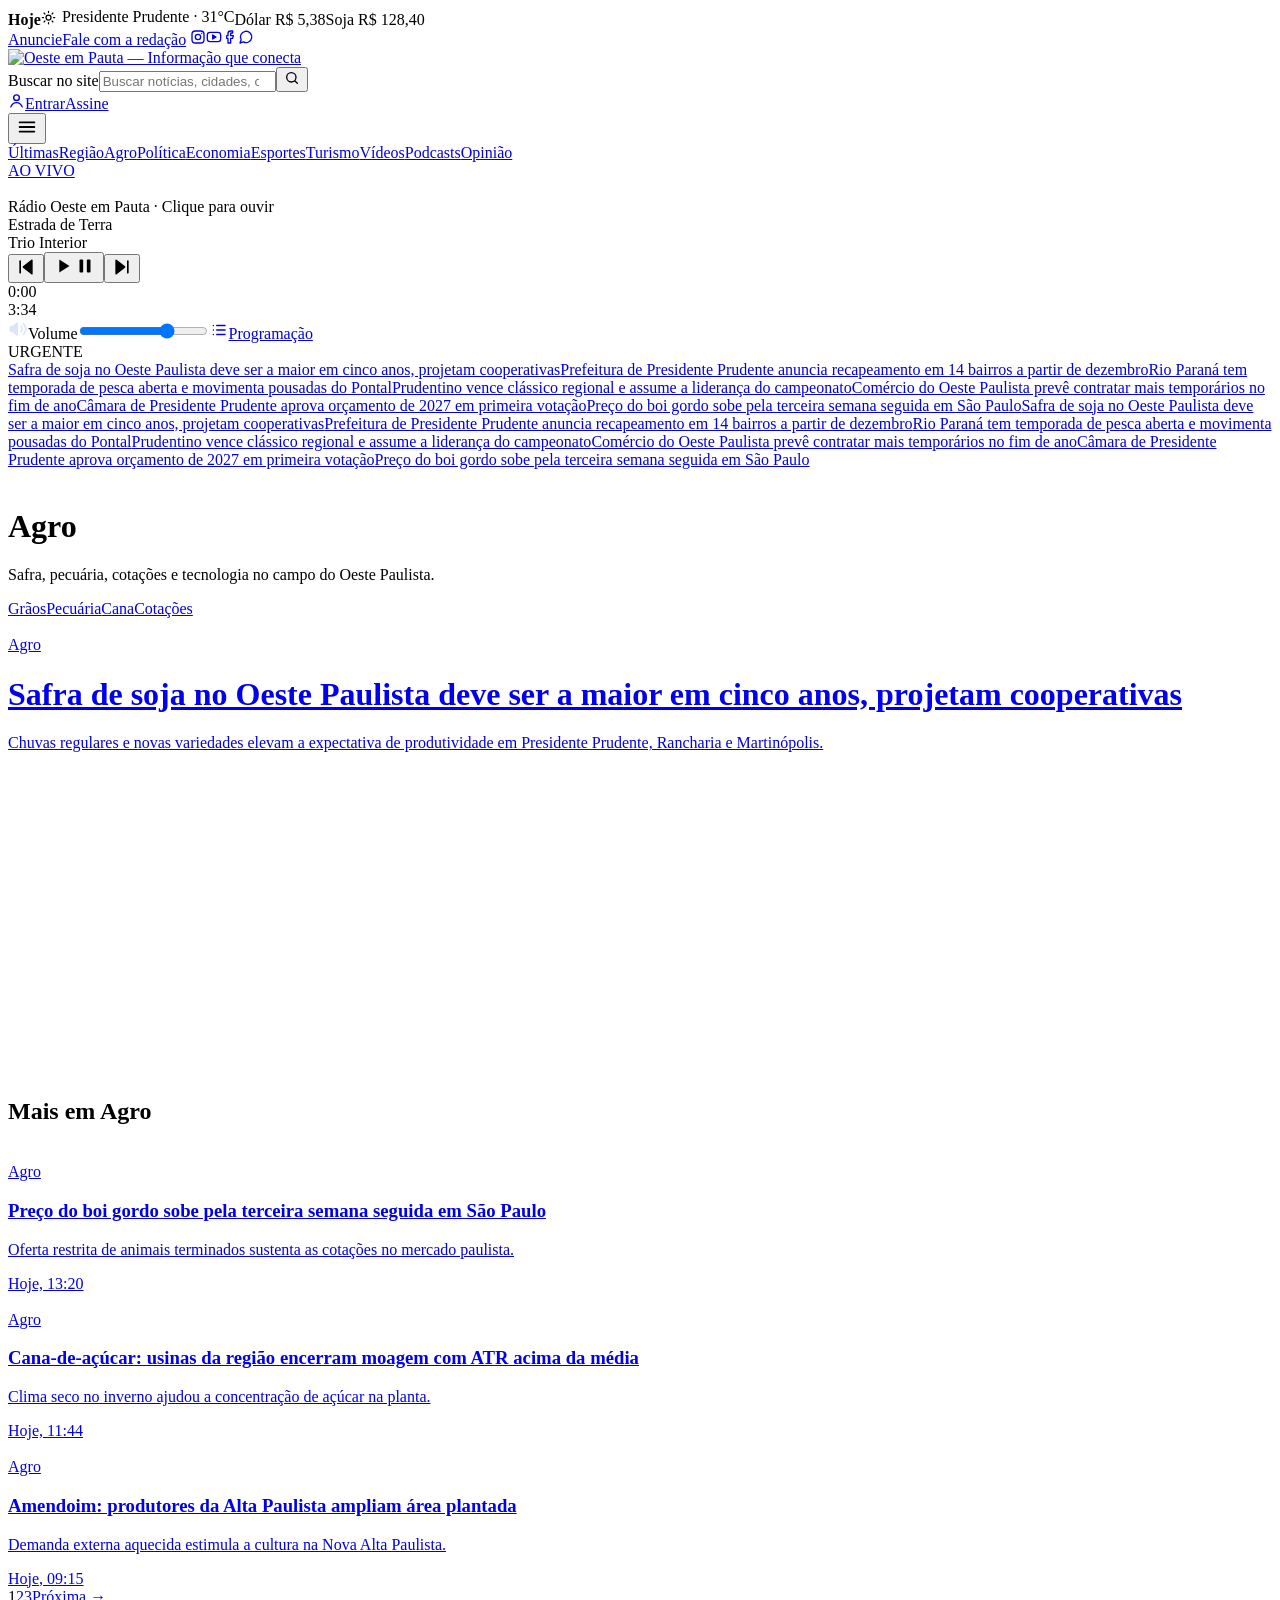
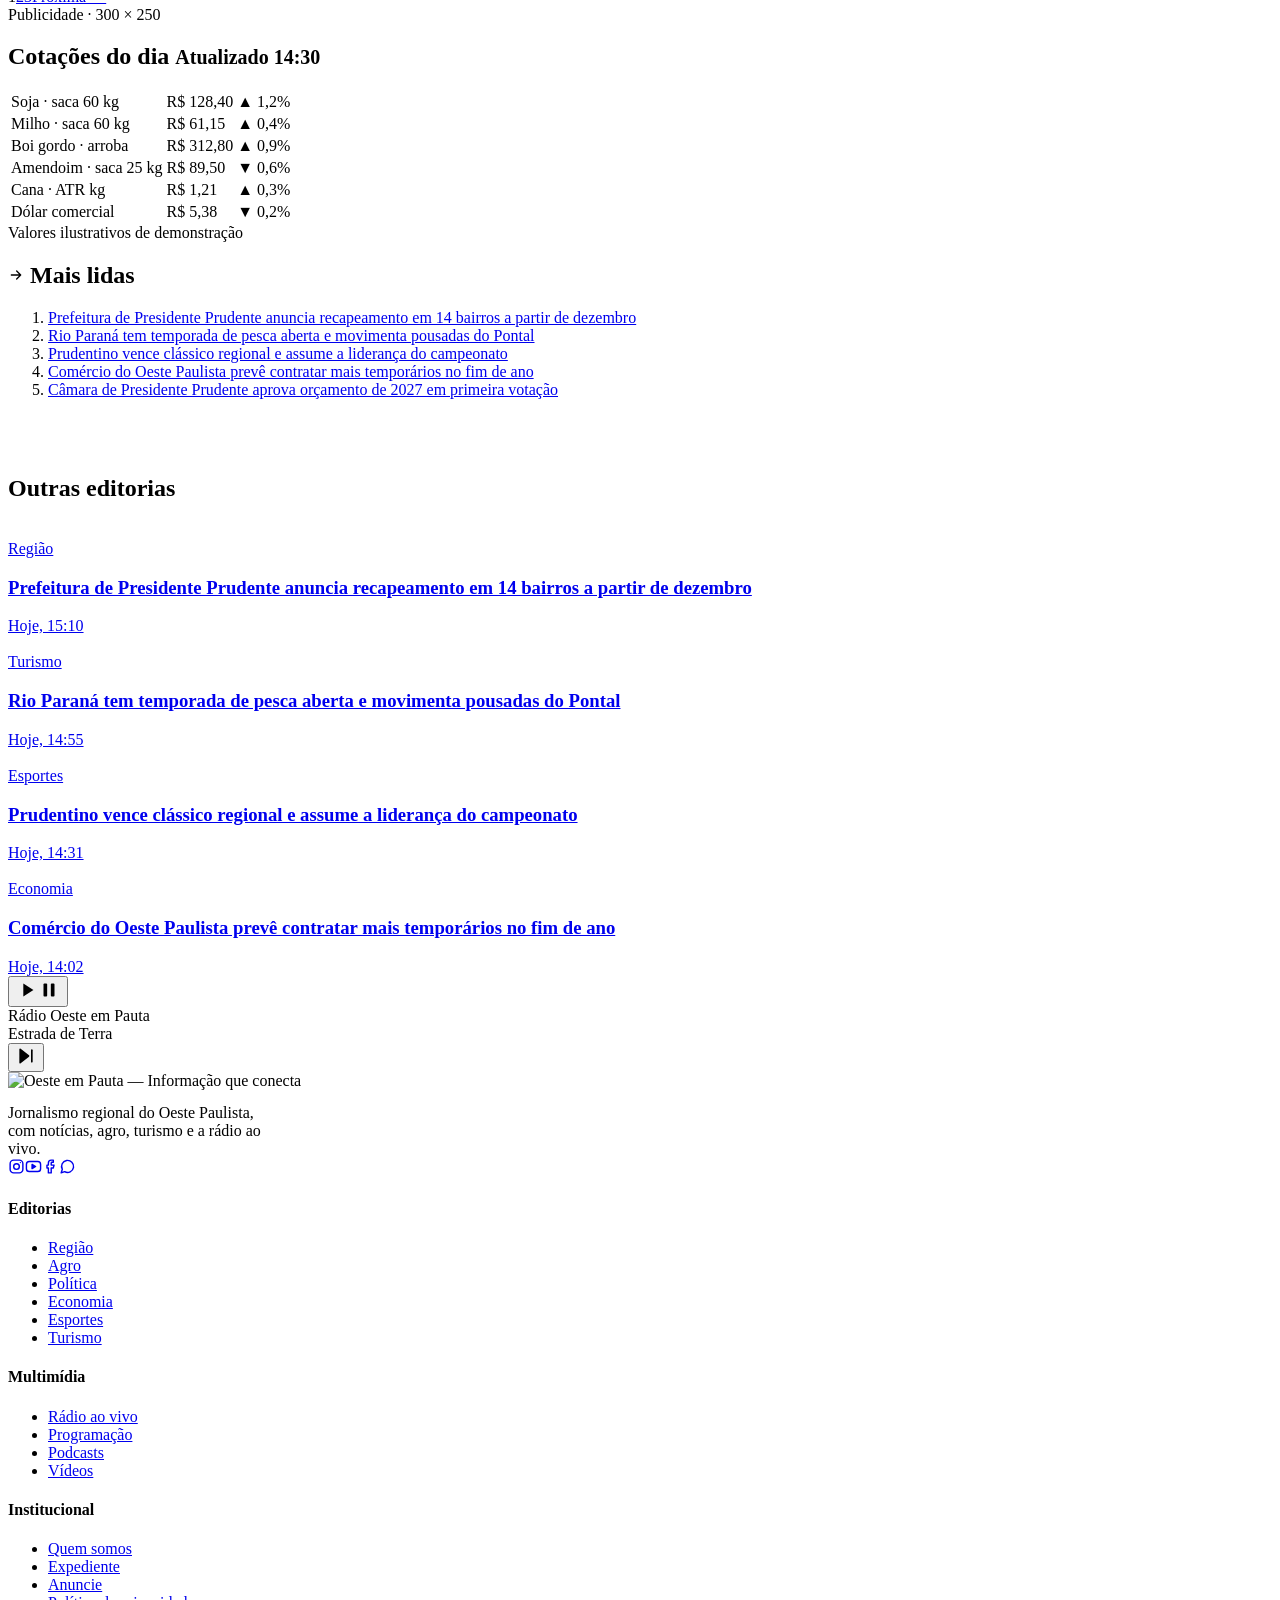
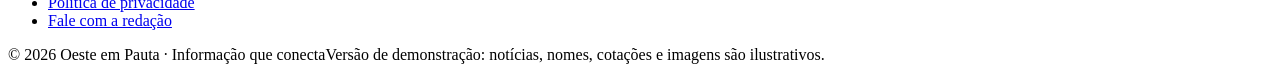
==== agro.html @ 055d4195 "Add files via upload" ====
<!doctype html>
<html lang="pt-BR">
<head>
<meta charset="utf-8">
<meta name="viewport" content="width=device-width, initial-scale=1, viewport-fit=cover">
<title>Agro — Oeste em Pauta</title>
<meta name="description" content="Safra, pecuária, cotações e tecnologia no campo do Oeste Paulista.">
<meta name="claude:viewport-fit-sides" content="cover">
<link rel="preconnect" href="https://fonts.googleapis.com">
<link rel="stylesheet" href="https://fonts.googleapis.com/css2?family=Montserrat:ital,wght@0,600;0,700;0,800;1,600&amp;family=Inter:wght@400;500;600;700&amp;family=Source+Serif+4:ital,opsz,wght@0,8..60,400;0,8..60,600;1,8..60,400;1,8..60,600&amp;display=swap">
<link rel="stylesheet" href="assets/style.css">
</head>
<body>
<header>
  <div class="util"><div class="wrap">
    <div class="util-l"><strong data-today>Hoje</strong><span style="display:inline-flex;align-items:center;gap:6px"><svg class="ico" width="15" height="15" viewBox="0 0 24 24" fill="none" stroke="currentColor" stroke-width="2" stroke-linecap="round" stroke-linejoin="round" aria-hidden="true"><circle cx="12" cy="12" r="4"/><path d="M12 2v2M12 20v2M4.9 4.9l1.4 1.4M17.7 17.7l1.4 1.4M2 12h2M20 12h2M4.9 19.1l1.4-1.4M17.7 6.3l1.4-1.4"/></svg> Presidente Prudente · 31°C</span><span>Dólar R$ 5,38</span><span>Soja R$ 128,40</span></div>
    <div class="util-r"><a href="#">Anuncie</a><a href="#">Fale com a redação</a><span class="sep"></span>
      <a class="soc" href="#" aria-label="Instagram"><svg class="ico" width="16" height="16" viewBox="0 0 24 24" fill="none" stroke="currentColor" stroke-width="2" stroke-linecap="round" stroke-linejoin="round" aria-hidden="true"><rect x="3" y="3" width="18" height="18" rx="5"/><circle cx="12" cy="12" r="4"/><path d="M17.5 6.5h.01"/></svg></a><a class="soc" href="#" aria-label="YouTube"><svg class="ico" width="16" height="16" viewBox="0 0 24 24" fill="none" stroke="currentColor" stroke-width="2" stroke-linecap="round" stroke-linejoin="round" aria-hidden="true"><rect x="2" y="5" width="20" height="14" rx="4"/><path d="M10 9l5 3-5 3V9z" fill="currentColor"/></svg></a><a class="soc" href="#" aria-label="Facebook"><svg class="ico" width="16" height="16" viewBox="0 0 24 24" fill="none" stroke="currentColor" stroke-width="2" stroke-linecap="round" stroke-linejoin="round" aria-hidden="true"><path d="M15 3h-2a4 4 0 0 0-4 4v3H7v4h2v7h4v-7h3l1-4h-4V7a1 1 0 0 1 1-1h2V3z"/></svg></a><a class="soc" href="#" aria-label="WhatsApp"><svg class="ico" width="16" height="16" viewBox="0 0 24 24" fill="none" stroke="currentColor" stroke-width="2" stroke-linecap="round" stroke-linejoin="round" aria-hidden="true"><path d="M3 21l1.7-5A8.5 8.5 0 1 1 8 19.3L3 21z"/></svg></a></div>
  </div></div>
  <div class="brand"><div class="wrap">
    <a class="logo" href="./" aria-label="Oeste em Pauta — página inicial"><img src="assets/logo.svg" alt="Oeste em Pauta — Informação que conecta" width="285" height="70"></a>
    <form class="search" role="search"><label class="sr" for="q">Buscar no site</label><input id="q" type="search" placeholder="Buscar notícias, cidades, colunistas…"><button type="submit" aria-label="Buscar"><svg class="ico" width="16" height="16" viewBox="0 0 24 24" fill="none" stroke="currentColor" stroke-width="2" stroke-linecap="round" stroke-linejoin="round" aria-hidden="true"><circle cx="11" cy="11" r="7"/><path d="M20 20l-3.5-3.5"/></svg></button></form>
    <div class="acct"><a class="btn" href="#"><svg class="ico" width="17" height="17" viewBox="0 0 24 24" fill="none" stroke="currentColor" stroke-width="2" stroke-linecap="round" stroke-linejoin="round" aria-hidden="true"><circle cx="12" cy="8" r="4"/><path d="M4 21c1.5-4 4.5-6 8-6s6.5 2 8 6"/></svg><span>Entrar</span></a><a class="btn btn-or" href="#">Assine</a></div>
  </div></div>
</header>
<nav class="nav" aria-label="Editorias"><div class="wrap">
  <button class="burger" type="button" aria-label="Abrir menu" data-menu-open><svg class="ico" width="22" height="22" viewBox="0 0 24 24" fill="none" stroke="currentColor" stroke-width="2" stroke-linecap="round" stroke-linejoin="round" aria-hidden="true"><path d="M4 7h16M4 12h16M4 17h16"/></svg></button>
  <div class="nav-scroll"><a href="index.html#ultimas">Últimas</a><a href="regiao.html">Região</a><a href="agro.html" aria-current="page">Agro</a><a href="politica.html">Política</a><a href="economia.html">Economia</a><a href="esportes.html">Esportes</a><a href="turismo.html">Turismo</a><a href="index.html#videos">Vídeos</a><a href="ao-vivo.html#podcasts">Podcasts</a><a href="index.html#opiniao">Opinião</a></div>
  <a class="livebtn" href="ao-vivo.html"><span class="dot-live"></span>AO VIVO</a>
</div></nav>
<section class="player" aria-label="Rádio Oeste em Pauta"><div class="wrap">
  <div class="pl-now">
    <div class="pl-art"><img src="assets/simbolo.svg" alt=""></div>
    <div class="pl-meta"><div class="pl-kicker"><span class="dot-live"></span>Rádio Oeste em Pauta · <span data-pl="status">Clique para ouvir</span></div><div class="pl-title" data-pl="title">Estrada de Terra</div><div class="pl-artist" data-pl="artist">Trio Interior</div></div>
    <div class="eq" aria-hidden="true"><span></span><span></span><span></span><span></span><span></span></div>
  </div>
  <div class="pl-ctl">
    <div class="pl-btns"><button class="ib" type="button" data-pl="prev" aria-label="Faixa anterior"><svg class="ico" width="20" height="20" viewBox="0 0 24 24" fill="none" stroke="currentColor" stroke-width="2" stroke-linecap="round" stroke-linejoin="round" aria-hidden="true"><path d="M19 20L9 12l10-8v16z" fill="currentColor"/><path d="M5 19V5"/></svg></button><button class="pp" type="button" data-pl="toggle" aria-label="Ouvir rádio"><svg class="i-play" width="22" height="22" viewBox="0 0 24 24" aria-hidden="true"><path d="M8 5l11 7-11 7V5z" fill="currentColor"/></svg><svg class="i-pause" width="22" height="22" viewBox="0 0 24 24" aria-hidden="true"><rect x="6" y="5" width="4" height="14" rx="1" fill="currentColor"/><rect x="14" y="5" width="4" height="14" rx="1" fill="currentColor"/></svg></button><button class="ib" type="button" data-pl="next" aria-label="Próxima faixa"><svg class="ico" width="20" height="20" viewBox="0 0 24 24" fill="none" stroke="currentColor" stroke-width="2" stroke-linecap="round" stroke-linejoin="round" aria-hidden="true"><path d="M5 4l10 8-10 8V4z" fill="currentColor"/><path d="M19 5v14"/></svg></button></div>
    <div class="pl-bar"><span data-pl="elapsed">0:00</span><div class="pl-track"><div class="pl-fill" data-pl="fill"></div></div><span data-pl="dur">3:34</span></div>
  </div>
  <div class="pl-side"><span style="display:inline-flex;color:#DCE5F7"><svg class="ico" width="20" height="20" viewBox="0 0 24 24" fill="none" stroke="currentColor" stroke-width="2" stroke-linecap="round" stroke-linejoin="round" aria-hidden="true"><path d="M11 5L6 9H3v6h3l5 4V5z" fill="currentColor"/><path d="M15.5 8.5a5 5 0 0 1 0 7M18.5 5.5a9 9 0 0 1 0 13"/></svg></span><label class="sr" for="vol">Volume</label><input id="vol" class="vol" type="range" min="0" max="100" value="70" data-pl="vol"><span class="sep"></span><a href="ao-vivo.html#programacao"><svg class="ico" width="18" height="18" viewBox="0 0 24 24" fill="none" stroke="currentColor" stroke-width="2" stroke-linecap="round" stroke-linejoin="round" aria-hidden="true"><path d="M9 6h11M9 12h11M9 18h11M4.5 6h.01M4.5 12h.01M4.5 18h.01"/></svg>Programação</a></div>
</div></section>
<div class="ticker"><div class="wrap"><span class="tag-urg">URGENTE</span><div class="tkw"><div class="tk"><a href="noticia.html">Safra de soja no Oeste Paulista deve ser a maior em cinco anos, projetam cooperativas</a><a href="noticia.html">Prefeitura de Presidente Prudente anuncia recapeamento em 14 bairros a partir de dezembro</a><a href="noticia.html">Rio Paraná tem temporada de pesca aberta e movimenta pousadas do Pontal</a><a href="noticia.html">Prudentino vence clássico regional e assume a liderança do campeonato</a><a href="noticia.html">Comércio do Oeste Paulista prevê contratar mais temporários no fim de ano</a><a href="noticia.html">Câmara de Presidente Prudente aprova orçamento de 2027 em primeira votação</a><a href="noticia.html">Preço do boi gordo sobe pela terceira semana seguida em São Paulo</a><a href="noticia.html">Safra de soja no Oeste Paulista deve ser a maior em cinco anos, projetam cooperativas</a><a href="noticia.html">Prefeitura de Presidente Prudente anuncia recapeamento em 14 bairros a partir de dezembro</a><a href="noticia.html">Rio Paraná tem temporada de pesca aberta e movimenta pousadas do Pontal</a><a href="noticia.html">Prudentino vence clássico regional e assume a liderança do campeonato</a><a href="noticia.html">Comércio do Oeste Paulista prevê contratar mais temporários no fim de ano</a><a href="noticia.html">Câmara de Presidente Prudente aprova orçamento de 2027 em primeira votação</a><a href="noticia.html">Preço do boi gordo sobe pela terceira semana seguida em São Paulo</a></div></div></div></div>
<div class="drawer" id="drawer" hidden><div class="drawer-bg" data-menu-close></div><div class="drawer-panel" role="dialog" aria-label="Menu"><button class="drawer-close" type="button" aria-label="Fechar menu" data-menu-close><svg class="ico" width="18" height="18" viewBox="0 0 24 24" fill="none" stroke="currentColor" stroke-width="2" stroke-linecap="round" stroke-linejoin="round" aria-hidden="true"><path d="M6 6l12 12M18 6L6 18"/></svg></button><img src="assets/logo-negativo.svg" alt="Oeste em Pauta" style="width:220px;margin:4px 0 14px"><a href="index.html#ultimas">Últimas</a><a href="regiao.html">Região</a><a href="agro.html">Agro</a><a href="politica.html">Política</a><a href="economia.html">Economia</a><a href="esportes.html">Esportes</a><a href="turismo.html">Turismo</a><a href="index.html#videos">Vídeos</a><a href="ao-vivo.html#podcasts">Podcasts</a><a href="index.html#opiniao">Opinião</a><a href="ao-vivo.html">Rádio ao vivo</a><a href="#">Anuncie</a><a href="#">Fale com a redação</a></div></div>
<div class="ed-head k-agro"><div class="wrap"><nav class="crumbs" aria-label="Você está em" style="color:rgba(255,255,255,.8)"><a href="./" style="color:#fff">Início</a><span>›</span><span>Agro</span></nav><h1>Agro</h1><p>Safra, pecuária, cotações e tecnologia no campo do Oeste Paulista.</p><div class="ed-sub"><a href="#">Grãos</a><a href="#">Pecuária</a><a href="#">Cana</a><a href="#">Cotações</a></div></div></div>
<main><div class="wrap" style="display:flex;flex-direction:column;gap:40px">
<a class="lead" href="noticia.html" style="min-height:420px"><img src="img/safra.jpg" alt=""><div class="lead-body"><span class="kick" style="background:var(--c-agro)">Agro</span><h1>Safra de soja no Oeste Paulista deve ser a maior em cinco anos, projetam cooperativas</h1><p>Chuvas regulares e novas variedades elevam a expectativa de produtividade em Presidente Prudente, Rancharia e Martinópolis.</p></div></a>
<div class="art"><div style="min-width:0"><div class="sec-h k-agro"><h2>Mais em Agro</h2></div><div class="ed-list"><a class="ed-item" href="noticia.html"><div class="thumb"><img src="img/lavoura.jpg" alt=""></div><div><span class="kick k-agro">Agro</span><h3>Preço do boi gordo sobe pela terceira semana seguida em São Paulo</h3><p>Oferta restrita de animais terminados sustenta as cotações no mercado paulista.</p><span class="meta">Hoje, 13:20</span></div></a><a class="ed-item" href="noticia.html"><div class="thumb"><img src="img/estrada2.jpg" alt=""></div><div><span class="kick k-agro">Agro</span><h3>Cana-de-açúcar: usinas da região encerram moagem com ATR acima da média</h3><p>Clima seco no inverno ajudou a concentração de açúcar na planta.</p><span class="meta">Hoje, 11:44</span></div></a><a class="ed-item" href="noticia.html"><div class="thumb"><img src="img/lavoura.jpg" alt=""></div><div><span class="kick k-agro">Agro</span><h3>Amendoim: produtores da Alta Paulista ampliam área plantada</h3><p>Demanda externa aquecida estimula a cultura na Nova Alta Paulista.</p><span class="meta">Hoje, 09:15</span></div></a></div><div class="pager"><span>1</span><a href="#">2</a><a href="#">3</a><a href="#">Próxima →</a></div></div><aside class="side"><div class="ad ad-box">Publicidade · 300 × 250</div><aside class="quotes" aria-label="Cotações">
  <h2>Cotações do dia <small>Atualizado 14:30</small></h2>
  <table class="qt"><tbody>
    <tr><td>Soja · saca 60 kg</td><td>R$ 128,40</td><td><span class="up">▲ 1,2%</span></td></tr>
    <tr><td>Milho · saca 60 kg</td><td>R$ 61,15</td><td><span class="up">▲ 0,4%</span></td></tr>
    <tr><td>Boi gordo · arroba</td><td>R$ 312,80</td><td><span class="up">▲ 0,9%</span></td></tr>
    <tr><td>Amendoim · saca 25 kg</td><td>R$ 89,50</td><td><span class="down">▼ 0,6%</span></td></tr>
    <tr><td>Cana · ATR kg</td><td>R$ 1,21</td><td><span class="up">▲ 0,3%</span></td></tr>
    <tr><td>Dólar comercial</td><td>R$ 5,38</td><td><span class="down">▼ 0,2%</span></td></tr>
  </tbody></table>
  <span class="src">Valores ilustrativos de demonstração</span>
</aside><div class="mostread" style="grid-column:auto;grid-row:auto"><h2><svg class="ico" width="16" height="16" viewBox="0 0 24 24" fill="none" stroke="currentColor" stroke-width="2" stroke-linecap="round" stroke-linejoin="round" aria-hidden="true"><path d="M5 12h14M13 6l6 6-6 6"/></svg> Mais lidas</h2><ol><li><a href="noticia.html">Prefeitura de Presidente Prudente anuncia recapeamento em 14 bairros a partir de dezembro</a></li><li><a href="noticia.html">Rio Paraná tem temporada de pesca aberta e movimenta pousadas do Pontal</a></li><li><a href="noticia.html">Prudentino vence clássico regional e assume a liderança do campeonato</a></li><li><a href="noticia.html">Comércio do Oeste Paulista prevê contratar mais temporários no fim de ano</a></li><li><a href="noticia.html">Câmara de Presidente Prudente aprova orçamento de 2027 em primeira votação</a></li></ol></div></aside></div>
<section><div class="sec-h"><h2>Outras editorias</h2></div><div class="grid4"><a class="card" href="noticia.html"><div class="thumb"><img src="img/cidade.jpg" alt=""></div><span class="kick k-regiao">Região</span><h3>Prefeitura de Presidente Prudente anuncia recapeamento em 14 bairros a partir de dezembro</h3><span class="meta">Hoje, 15:10</span></a><a class="card" href="noticia.html"><div class="thumb"><img src="img/rio.jpg" alt=""></div><span class="kick k-turismo">Turismo</span><h3>Rio Paraná tem temporada de pesca aberta e movimenta pousadas do Pontal</h3><span class="meta">Hoje, 14:55</span></a><a class="card" href="noticia.html"><div class="thumb"><img src="img/estadio.jpg" alt=""></div><span class="kick k-esportes">Esportes</span><h3>Prudentino vence clássico regional e assume a liderança do campeonato</h3><span class="meta">Hoje, 14:31</span></a><a class="card" href="noticia.html"><div class="thumb"><img src="img/cidade2.jpg" alt=""></div><span class="kick k-economia">Economia</span><h3>Comércio do Oeste Paulista prevê contratar mais temporários no fim de ano</h3><span class="meta">Hoje, 14:02</span></a></div></section>
</div></main>
<div class="mini" aria-label="Rádio (mini player)"><div class="wrap">
  <button class="pp" type="button" data-pl="toggle" aria-label="Ouvir rádio"><svg class="i-play" width="22" height="22" viewBox="0 0 24 24" aria-hidden="true"><path d="M8 5l11 7-11 7V5z" fill="currentColor"/></svg><svg class="i-pause" width="22" height="22" viewBox="0 0 24 24" aria-hidden="true"><rect x="6" y="5" width="4" height="14" rx="1" fill="currentColor"/><rect x="14" y="5" width="4" height="14" rx="1" fill="currentColor"/></svg></button>
  <div class="pl-meta"><div class="pl-kicker"><span class="dot-live"></span>Rádio Oeste em Pauta</div><div class="pl-title" data-pl="title">Estrada de Terra</div></div>
  <div class="eq" aria-hidden="true"><span></span><span></span><span></span><span></span><span></span></div>
  <button class="ib" type="button" data-pl="next" aria-label="Próxima faixa"><svg class="ico" width="20" height="20" viewBox="0 0 24 24" fill="none" stroke="currentColor" stroke-width="2" stroke-linecap="round" stroke-linejoin="round" aria-hidden="true"><path d="M5 4l10 8-10 8V4z" fill="currentColor"/><path d="M19 5v14"/></svg></button>
</div></div>
<footer><div class="wrap top">
  <div><img src="assets/logo-negativo.svg" alt="Oeste em Pauta — Informação que conecta" width="293" height="72"><p style="max-width:34ch;margin:14px 0 0">Jornalismo regional do Oeste Paulista, com notícias, agro, turismo e a rádio ao vivo.</p>
    <div class="socs"><a href="#" aria-label="Instagram"><svg class="ico" width="17" height="17" viewBox="0 0 24 24" fill="none" stroke="currentColor" stroke-width="2" stroke-linecap="round" stroke-linejoin="round" aria-hidden="true"><rect x="3" y="3" width="18" height="18" rx="5"/><circle cx="12" cy="12" r="4"/><path d="M17.5 6.5h.01"/></svg></a><a href="#" aria-label="YouTube"><svg class="ico" width="17" height="17" viewBox="0 0 24 24" fill="none" stroke="currentColor" stroke-width="2" stroke-linecap="round" stroke-linejoin="round" aria-hidden="true"><rect x="2" y="5" width="20" height="14" rx="4"/><path d="M10 9l5 3-5 3V9z" fill="currentColor"/></svg></a><a href="#" aria-label="Facebook"><svg class="ico" width="17" height="17" viewBox="0 0 24 24" fill="none" stroke="currentColor" stroke-width="2" stroke-linecap="round" stroke-linejoin="round" aria-hidden="true"><path d="M15 3h-2a4 4 0 0 0-4 4v3H7v4h2v7h4v-7h3l1-4h-4V7a1 1 0 0 1 1-1h2V3z"/></svg></a><a href="#" aria-label="WhatsApp"><svg class="ico" width="17" height="17" viewBox="0 0 24 24" fill="none" stroke="currentColor" stroke-width="2" stroke-linecap="round" stroke-linejoin="round" aria-hidden="true"><path d="M3 21l1.7-5A8.5 8.5 0 1 1 8 19.3L3 21z"/></svg></a></div></div>
  <div><h4>Editorias</h4><ul><li><a href="regiao.html">Região</a></li><li><a href="agro.html">Agro</a></li><li><a href="politica.html">Política</a></li><li><a href="economia.html">Economia</a></li><li><a href="esportes.html">Esportes</a></li><li><a href="turismo.html">Turismo</a></li></ul></div>
  <div><h4>Multimídia</h4><ul><li><a href="ao-vivo.html">Rádio ao vivo</a></li><li><a href="ao-vivo.html#programacao">Programação</a></li><li><a href="ao-vivo.html#podcasts">Podcasts</a></li><li><a href="./#videos">Vídeos</a></li></ul></div>
  <div><h4>Institucional</h4><ul><li><a href="#">Quem somos</a></li><li><a href="#">Expediente</a></li><li><a href="#">Anuncie</a></li><li><a href="#">Política de privacidade</a></li><li><a href="#">Fale com a redação</a></li></ul></div>
</div>
<div class="bottom"><div class="wrap"><span>© 2026 Oeste em Pauta · Informação que conecta</span><span>Versão de demonstração: notícias, nomes, cotações e imagens são ilustrativos.</span></div></div></footer>
<script src="assets/app.js"></script>
</body>
</html>
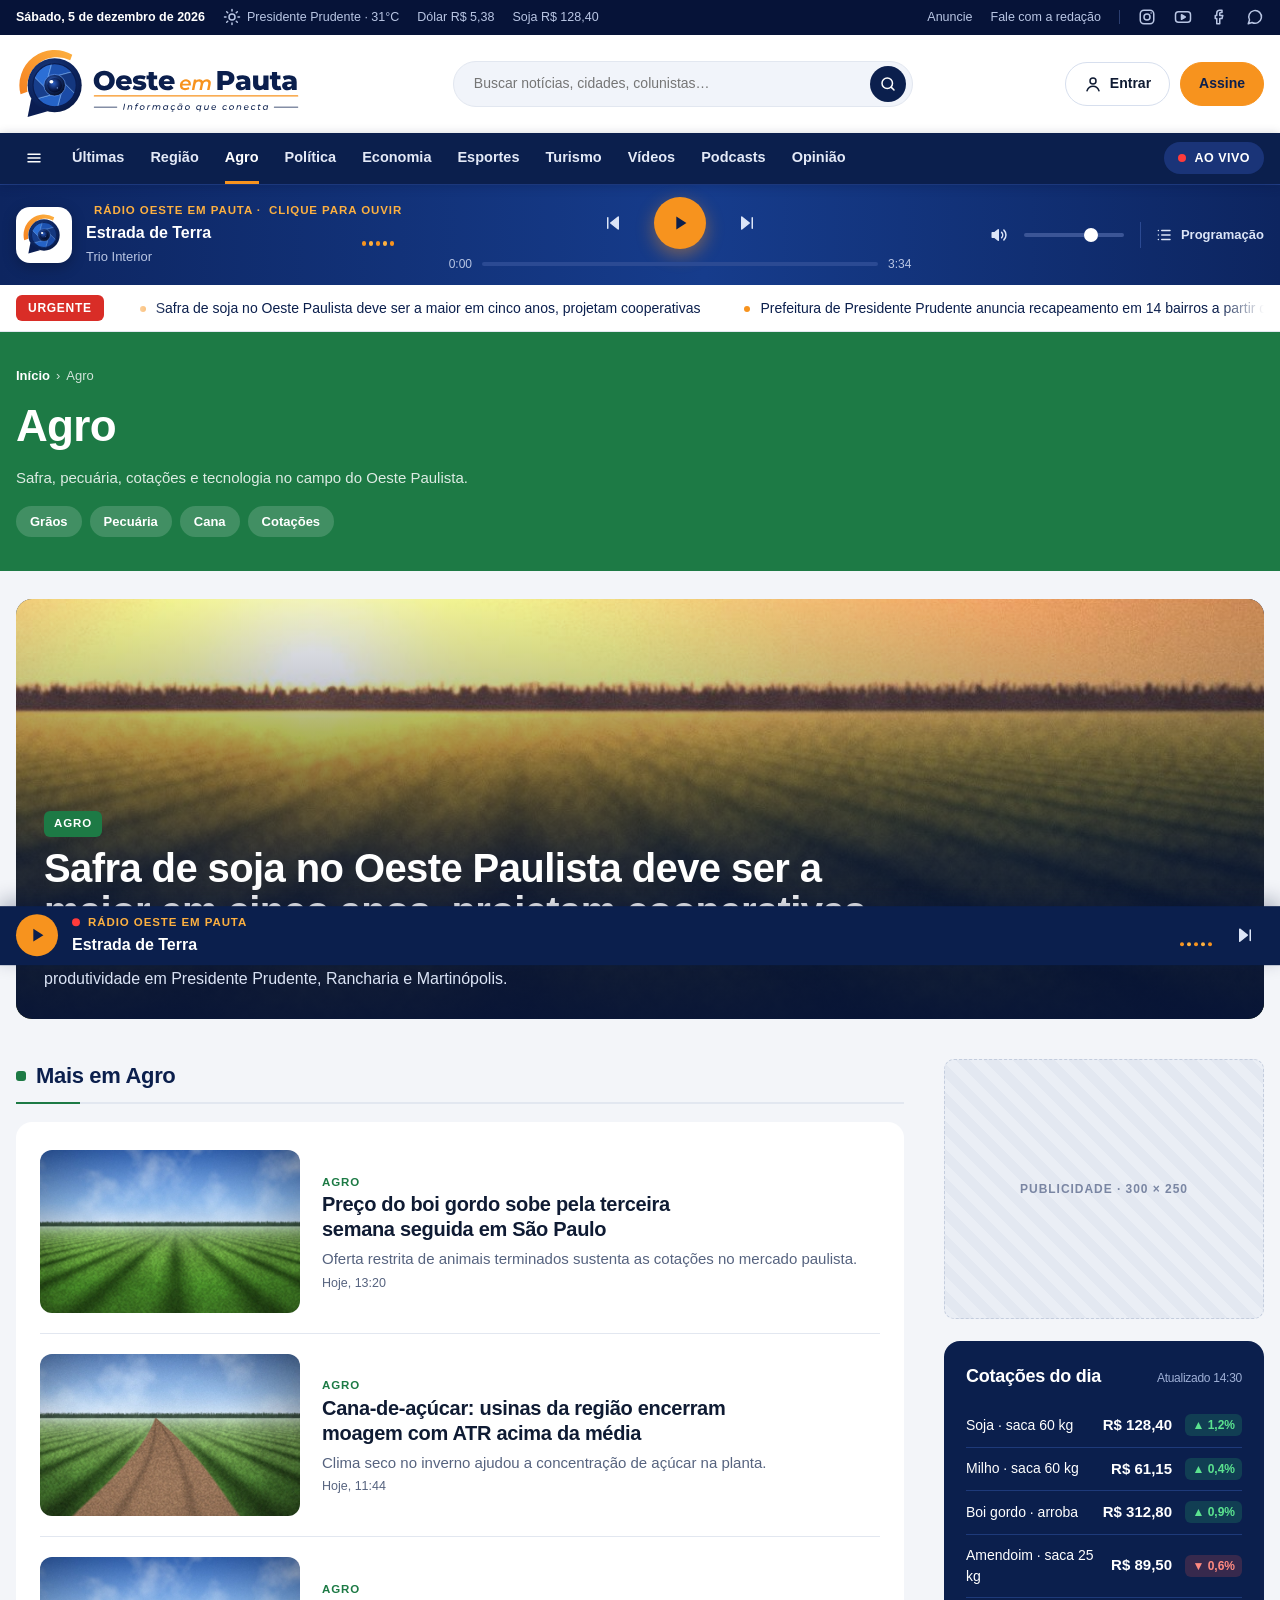
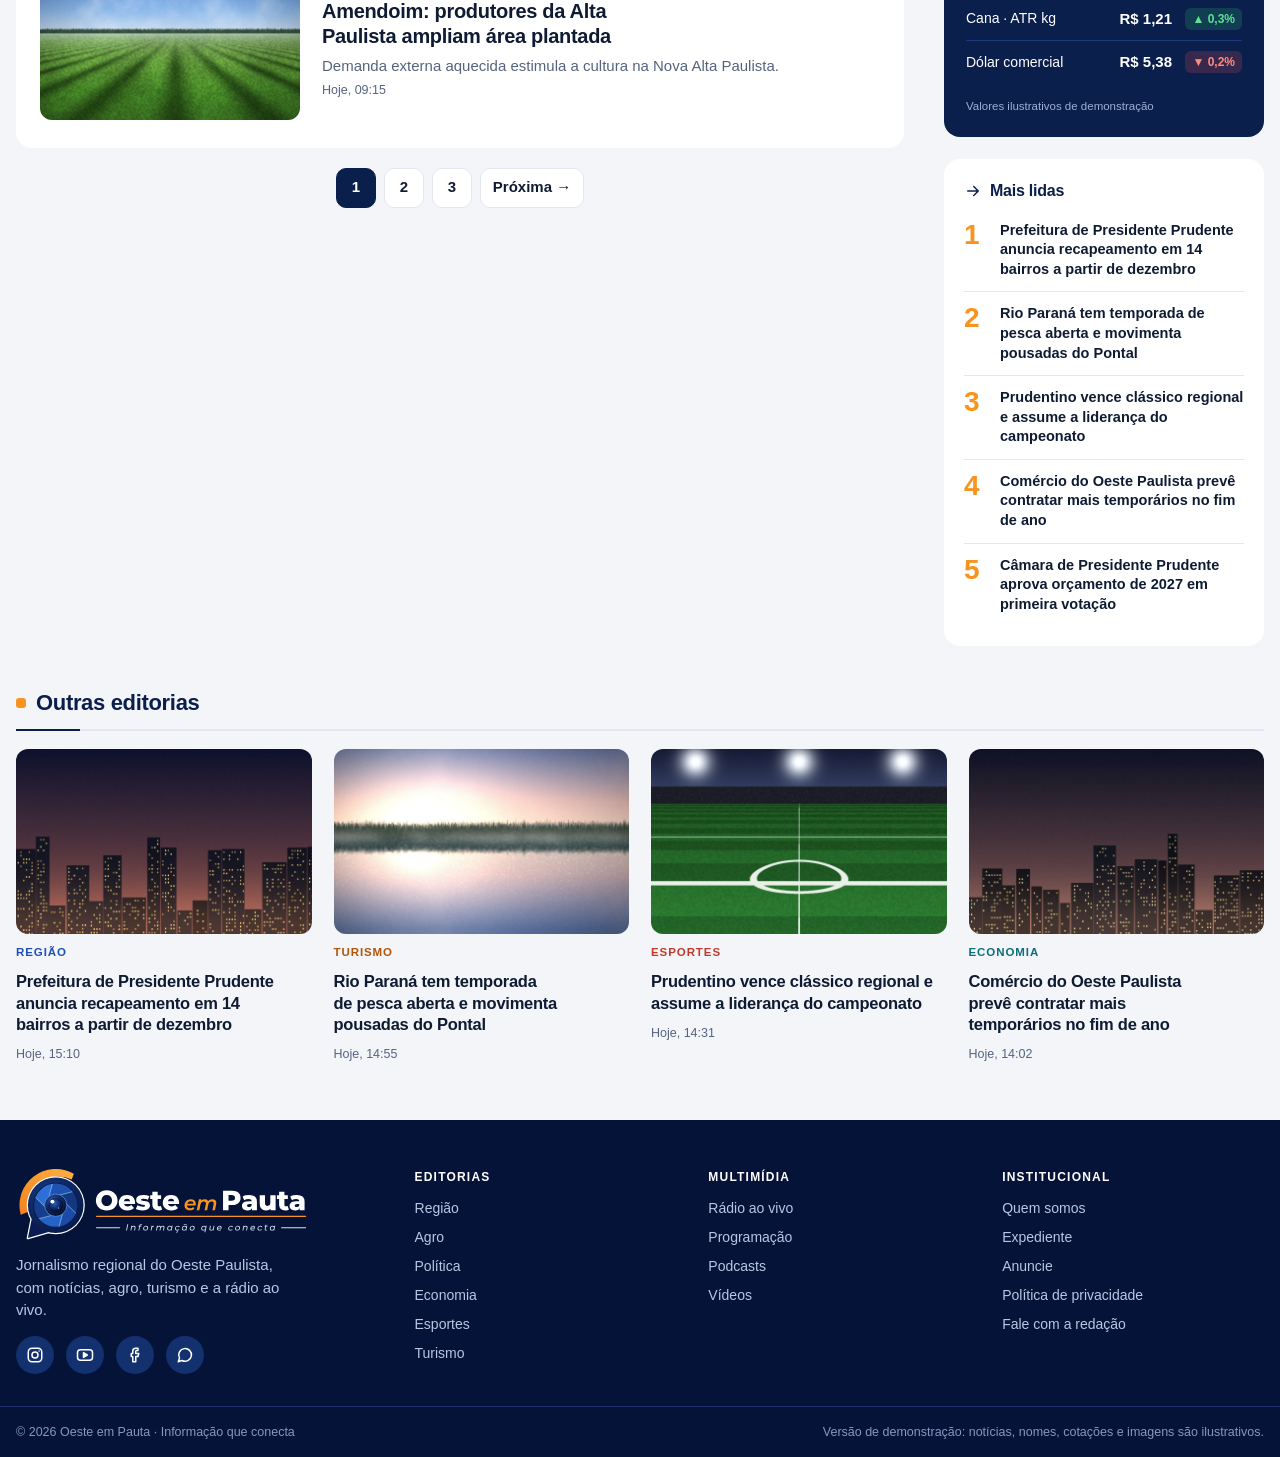
==== commit 58b5cb8b: "Add files via upload" ====
--- a/agro.html
+++ b/agro.html
@@ -8,7 +8,7 @@
 <meta name="claude:viewport-fit-sides" content="cover">
 <link rel="preconnect" href="https://fonts.googleapis.com">
 <link rel="stylesheet" href="https://fonts.googleapis.com/css2?family=Montserrat:ital,wght@0,600;0,700;0,800;1,600&amp;family=Inter:wght@400;500;600;700&amp;family=Source+Serif+4:ital,opsz,wght@0,8..60,400;0,8..60,600;1,8..60,400;1,8..60,600&amp;display=swap">
-<link rel="stylesheet" href="assets/style.css">
+<link rel="stylesheet" href="style.css">
 </head>
 <body>
 <header>
@@ -18,7 +18,7 @@
       <a class="soc" href="#" aria-label="Instagram"><svg class="ico" width="16" height="16" viewBox="0 0 24 24" fill="none" stroke="currentColor" stroke-width="2" stroke-linecap="round" stroke-linejoin="round" aria-hidden="true"><rect x="3" y="3" width="18" height="18" rx="5"/><circle cx="12" cy="12" r="4"/><path d="M17.5 6.5h.01"/></svg></a><a class="soc" href="#" aria-label="YouTube"><svg class="ico" width="16" height="16" viewBox="0 0 24 24" fill="none" stroke="currentColor" stroke-width="2" stroke-linecap="round" stroke-linejoin="round" aria-hidden="true"><rect x="2" y="5" width="20" height="14" rx="4"/><path d="M10 9l5 3-5 3V9z" fill="currentColor"/></svg></a><a class="soc" href="#" aria-label="Facebook"><svg class="ico" width="16" height="16" viewBox="0 0 24 24" fill="none" stroke="currentColor" stroke-width="2" stroke-linecap="round" stroke-linejoin="round" aria-hidden="true"><path d="M15 3h-2a4 4 0 0 0-4 4v3H7v4h2v7h4v-7h3l1-4h-4V7a1 1 0 0 1 1-1h2V3z"/></svg></a><a class="soc" href="#" aria-label="WhatsApp"><svg class="ico" width="16" height="16" viewBox="0 0 24 24" fill="none" stroke="currentColor" stroke-width="2" stroke-linecap="round" stroke-linejoin="round" aria-hidden="true"><path d="M3 21l1.7-5A8.5 8.5 0 1 1 8 19.3L3 21z"/></svg></a></div>
   </div></div>
   <div class="brand"><div class="wrap">
-    <a class="logo" href="./" aria-label="Oeste em Pauta — página inicial"><img src="assets/logo.svg" alt="Oeste em Pauta — Informação que conecta" width="285" height="70"></a>
+    <a class="logo" href="./" aria-label="Oeste em Pauta — página inicial"><img src="logo.svg" alt="Oeste em Pauta — Informação que conecta" width="285" height="70"></a>
     <form class="search" role="search"><label class="sr" for="q">Buscar no site</label><input id="q" type="search" placeholder="Buscar notícias, cidades, colunistas…"><button type="submit" aria-label="Buscar"><svg class="ico" width="16" height="16" viewBox="0 0 24 24" fill="none" stroke="currentColor" stroke-width="2" stroke-linecap="round" stroke-linejoin="round" aria-hidden="true"><circle cx="11" cy="11" r="7"/><path d="M20 20l-3.5-3.5"/></svg></button></form>
     <div class="acct"><a class="btn" href="#"><svg class="ico" width="17" height="17" viewBox="0 0 24 24" fill="none" stroke="currentColor" stroke-width="2" stroke-linecap="round" stroke-linejoin="round" aria-hidden="true"><circle cx="12" cy="8" r="4"/><path d="M4 21c1.5-4 4.5-6 8-6s6.5 2 8 6"/></svg><span>Entrar</span></a><a class="btn btn-or" href="#">Assine</a></div>
   </div></div>
@@ -30,7 +30,7 @@
 </div></nav>
 <section class="player" aria-label="Rádio Oeste em Pauta"><div class="wrap">
   <div class="pl-now">
-    <div class="pl-art"><img src="assets/simbolo.svg" alt=""></div>
+    <div class="pl-art"><img src="simbolo.svg" alt=""></div>
     <div class="pl-meta"><div class="pl-kicker"><span class="dot-live"></span>Rádio Oeste em Pauta · <span data-pl="status">Clique para ouvir</span></div><div class="pl-title" data-pl="title">Estrada de Terra</div><div class="pl-artist" data-pl="artist">Trio Interior</div></div>
     <div class="eq" aria-hidden="true"><span></span><span></span><span></span><span></span><span></span></div>
   </div>
@@ -41,11 +41,11 @@
   <div class="pl-side"><span style="display:inline-flex;color:#DCE5F7"><svg class="ico" width="20" height="20" viewBox="0 0 24 24" fill="none" stroke="currentColor" stroke-width="2" stroke-linecap="round" stroke-linejoin="round" aria-hidden="true"><path d="M11 5L6 9H3v6h3l5 4V5z" fill="currentColor"/><path d="M15.5 8.5a5 5 0 0 1 0 7M18.5 5.5a9 9 0 0 1 0 13"/></svg></span><label class="sr" for="vol">Volume</label><input id="vol" class="vol" type="range" min="0" max="100" value="70" data-pl="vol"><span class="sep"></span><a href="ao-vivo.html#programacao"><svg class="ico" width="18" height="18" viewBox="0 0 24 24" fill="none" stroke="currentColor" stroke-width="2" stroke-linecap="round" stroke-linejoin="round" aria-hidden="true"><path d="M9 6h11M9 12h11M9 18h11M4.5 6h.01M4.5 12h.01M4.5 18h.01"/></svg>Programação</a></div>
 </div></section>
 <div class="ticker"><div class="wrap"><span class="tag-urg">URGENTE</span><div class="tkw"><div class="tk"><a href="noticia.html">Safra de soja no Oeste Paulista deve ser a maior em cinco anos, projetam cooperativas</a><a href="noticia.html">Prefeitura de Presidente Prudente anuncia recapeamento em 14 bairros a partir de dezembro</a><a href="noticia.html">Rio Paraná tem temporada de pesca aberta e movimenta pousadas do Pontal</a><a href="noticia.html">Prudentino vence clássico regional e assume a liderança do campeonato</a><a href="noticia.html">Comércio do Oeste Paulista prevê contratar mais temporários no fim de ano</a><a href="noticia.html">Câmara de Presidente Prudente aprova orçamento de 2027 em primeira votação</a><a href="noticia.html">Preço do boi gordo sobe pela terceira semana seguida em São Paulo</a><a href="noticia.html">Safra de soja no Oeste Paulista deve ser a maior em cinco anos, projetam cooperativas</a><a href="noticia.html">Prefeitura de Presidente Prudente anuncia recapeamento em 14 bairros a partir de dezembro</a><a href="noticia.html">Rio Paraná tem temporada de pesca aberta e movimenta pousadas do Pontal</a><a href="noticia.html">Prudentino vence clássico regional e assume a liderança do campeonato</a><a href="noticia.html">Comércio do Oeste Paulista prevê contratar mais temporários no fim de ano</a><a href="noticia.html">Câmara de Presidente Prudente aprova orçamento de 2027 em primeira votação</a><a href="noticia.html">Preço do boi gordo sobe pela terceira semana seguida em São Paulo</a></div></div></div></div>
-<div class="drawer" id="drawer" hidden><div class="drawer-bg" data-menu-close></div><div class="drawer-panel" role="dialog" aria-label="Menu"><button class="drawer-close" type="button" aria-label="Fechar menu" data-menu-close><svg class="ico" width="18" height="18" viewBox="0 0 24 24" fill="none" stroke="currentColor" stroke-width="2" stroke-linecap="round" stroke-linejoin="round" aria-hidden="true"><path d="M6 6l12 12M18 6L6 18"/></svg></button><img src="assets/logo-negativo.svg" alt="Oeste em Pauta" style="width:220px;margin:4px 0 14px"><a href="index.html#ultimas">Últimas</a><a href="regiao.html">Região</a><a href="agro.html">Agro</a><a href="politica.html">Política</a><a href="economia.html">Economia</a><a href="esportes.html">Esportes</a><a href="turismo.html">Turismo</a><a href="index.html#videos">Vídeos</a><a href="ao-vivo.html#podcasts">Podcasts</a><a href="index.html#opiniao">Opinião</a><a href="ao-vivo.html">Rádio ao vivo</a><a href="#">Anuncie</a><a href="#">Fale com a redação</a></div></div>
+<div class="drawer" id="drawer" hidden><div class="drawer-bg" data-menu-close></div><div class="drawer-panel" role="dialog" aria-label="Menu"><button class="drawer-close" type="button" aria-label="Fechar menu" data-menu-close><svg class="ico" width="18" height="18" viewBox="0 0 24 24" fill="none" stroke="currentColor" stroke-width="2" stroke-linecap="round" stroke-linejoin="round" aria-hidden="true"><path d="M6 6l12 12M18 6L6 18"/></svg></button><img src="logo-negativo.svg" alt="Oeste em Pauta" style="width:220px;margin:4px 0 14px"><a href="index.html#ultimas">Últimas</a><a href="regiao.html">Região</a><a href="agro.html">Agro</a><a href="politica.html">Política</a><a href="economia.html">Economia</a><a href="esportes.html">Esportes</a><a href="turismo.html">Turismo</a><a href="index.html#videos">Vídeos</a><a href="ao-vivo.html#podcasts">Podcasts</a><a href="index.html#opiniao">Opinião</a><a href="ao-vivo.html">Rádio ao vivo</a><a href="#">Anuncie</a><a href="#">Fale com a redação</a></div></div>
 <div class="ed-head k-agro"><div class="wrap"><nav class="crumbs" aria-label="Você está em" style="color:rgba(255,255,255,.8)"><a href="./" style="color:#fff">Início</a><span>›</span><span>Agro</span></nav><h1>Agro</h1><p>Safra, pecuária, cotações e tecnologia no campo do Oeste Paulista.</p><div class="ed-sub"><a href="#">Grãos</a><a href="#">Pecuária</a><a href="#">Cana</a><a href="#">Cotações</a></div></div></div>
 <main><div class="wrap" style="display:flex;flex-direction:column;gap:40px">
-<a class="lead" href="noticia.html" style="min-height:420px"><img src="img/safra.jpg" alt=""><div class="lead-body"><span class="kick" style="background:var(--c-agro)">Agro</span><h1>Safra de soja no Oeste Paulista deve ser a maior em cinco anos, projetam cooperativas</h1><p>Chuvas regulares e novas variedades elevam a expectativa de produtividade em Presidente Prudente, Rancharia e Martinópolis.</p></div></a>
-<div class="art"><div style="min-width:0"><div class="sec-h k-agro"><h2>Mais em Agro</h2></div><div class="ed-list"><a class="ed-item" href="noticia.html"><div class="thumb"><img src="img/lavoura.jpg" alt=""></div><div><span class="kick k-agro">Agro</span><h3>Preço do boi gordo sobe pela terceira semana seguida em São Paulo</h3><p>Oferta restrita de animais terminados sustenta as cotações no mercado paulista.</p><span class="meta">Hoje, 13:20</span></div></a><a class="ed-item" href="noticia.html"><div class="thumb"><img src="img/estrada2.jpg" alt=""></div><div><span class="kick k-agro">Agro</span><h3>Cana-de-açúcar: usinas da região encerram moagem com ATR acima da média</h3><p>Clima seco no inverno ajudou a concentração de açúcar na planta.</p><span class="meta">Hoje, 11:44</span></div></a><a class="ed-item" href="noticia.html"><div class="thumb"><img src="img/lavoura.jpg" alt=""></div><div><span class="kick k-agro">Agro</span><h3>Amendoim: produtores da Alta Paulista ampliam área plantada</h3><p>Demanda externa aquecida estimula a cultura na Nova Alta Paulista.</p><span class="meta">Hoje, 09:15</span></div></a></div><div class="pager"><span>1</span><a href="#">2</a><a href="#">3</a><a href="#">Próxima →</a></div></div><aside class="side"><div class="ad ad-box">Publicidade · 300 × 250</div><aside class="quotes" aria-label="Cotações">
+<a class="lead" href="noticia.html" style="min-height:420px"><img src="safra.jpg" alt=""><div class="lead-body"><span class="kick" style="background:var(--c-agro)">Agro</span><h1>Safra de soja no Oeste Paulista deve ser a maior em cinco anos, projetam cooperativas</h1><p>Chuvas regulares e novas variedades elevam a expectativa de produtividade em Presidente Prudente, Rancharia e Martinópolis.</p></div></a>
+<div class="art"><div style="min-width:0"><div class="sec-h k-agro"><h2>Mais em Agro</h2></div><div class="ed-list"><a class="ed-item" href="noticia.html"><div class="thumb"><img src="lavoura.jpg" alt=""></div><div><span class="kick k-agro">Agro</span><h3>Preço do boi gordo sobe pela terceira semana seguida em São Paulo</h3><p>Oferta restrita de animais terminados sustenta as cotações no mercado paulista.</p><span class="meta">Hoje, 13:20</span></div></a><a class="ed-item" href="noticia.html"><div class="thumb"><img src="estrada2.jpg" alt=""></div><div><span class="kick k-agro">Agro</span><h3>Cana-de-açúcar: usinas da região encerram moagem com ATR acima da média</h3><p>Clima seco no inverno ajudou a concentração de açúcar na planta.</p><span class="meta">Hoje, 11:44</span></div></a><a class="ed-item" href="noticia.html"><div class="thumb"><img src="lavoura.jpg" alt=""></div><div><span class="kick k-agro">Agro</span><h3>Amendoim: produtores da Alta Paulista ampliam área plantada</h3><p>Demanda externa aquecida estimula a cultura na Nova Alta Paulista.</p><span class="meta">Hoje, 09:15</span></div></a></div><div class="pager"><span>1</span><a href="#">2</a><a href="#">3</a><a href="#">Próxima →</a></div></div><aside class="side"><div class="ad ad-box">Publicidade · 300 × 250</div><aside class="quotes" aria-label="Cotações">
   <h2>Cotações do dia <small>Atualizado 14:30</small></h2>
   <table class="qt"><tbody>
     <tr><td>Soja · saca 60 kg</td><td>R$ 128,40</td><td><span class="up">▲ 1,2%</span></td></tr>
@@ -57,7 +57,7 @@
   </tbody></table>
   <span class="src">Valores ilustrativos de demonstração</span>
 </aside><div class="mostread" style="grid-column:auto;grid-row:auto"><h2><svg class="ico" width="16" height="16" viewBox="0 0 24 24" fill="none" stroke="currentColor" stroke-width="2" stroke-linecap="round" stroke-linejoin="round" aria-hidden="true"><path d="M5 12h14M13 6l6 6-6 6"/></svg> Mais lidas</h2><ol><li><a href="noticia.html">Prefeitura de Presidente Prudente anuncia recapeamento em 14 bairros a partir de dezembro</a></li><li><a href="noticia.html">Rio Paraná tem temporada de pesca aberta e movimenta pousadas do Pontal</a></li><li><a href="noticia.html">Prudentino vence clássico regional e assume a liderança do campeonato</a></li><li><a href="noticia.html">Comércio do Oeste Paulista prevê contratar mais temporários no fim de ano</a></li><li><a href="noticia.html">Câmara de Presidente Prudente aprova orçamento de 2027 em primeira votação</a></li></ol></div></aside></div>
-<section><div class="sec-h"><h2>Outras editorias</h2></div><div class="grid4"><a class="card" href="noticia.html"><div class="thumb"><img src="img/cidade.jpg" alt=""></div><span class="kick k-regiao">Região</span><h3>Prefeitura de Presidente Prudente anuncia recapeamento em 14 bairros a partir de dezembro</h3><span class="meta">Hoje, 15:10</span></a><a class="card" href="noticia.html"><div class="thumb"><img src="img/rio.jpg" alt=""></div><span class="kick k-turismo">Turismo</span><h3>Rio Paraná tem temporada de pesca aberta e movimenta pousadas do Pontal</h3><span class="meta">Hoje, 14:55</span></a><a class="card" href="noticia.html"><div class="thumb"><img src="img/estadio.jpg" alt=""></div><span class="kick k-esportes">Esportes</span><h3>Prudentino vence clássico regional e assume a liderança do campeonato</h3><span class="meta">Hoje, 14:31</span></a><a class="card" href="noticia.html"><div class="thumb"><img src="img/cidade2.jpg" alt=""></div><span class="kick k-economia">Economia</span><h3>Comércio do Oeste Paulista prevê contratar mais temporários no fim de ano</h3><span class="meta">Hoje, 14:02</span></a></div></section>
+<section><div class="sec-h"><h2>Outras editorias</h2></div><div class="grid4"><a class="card" href="noticia.html"><div class="thumb"><img src="cidade.jpg" alt=""></div><span class="kick k-regiao">Região</span><h3>Prefeitura de Presidente Prudente anuncia recapeamento em 14 bairros a partir de dezembro</h3><span class="meta">Hoje, 15:10</span></a><a class="card" href="noticia.html"><div class="thumb"><img src="rio.jpg" alt=""></div><span class="kick k-turismo">Turismo</span><h3>Rio Paraná tem temporada de pesca aberta e movimenta pousadas do Pontal</h3><span class="meta">Hoje, 14:55</span></a><a class="card" href="noticia.html"><div class="thumb"><img src="estadio.jpg" alt=""></div><span class="kick k-esportes">Esportes</span><h3>Prudentino vence clássico regional e assume a liderança do campeonato</h3><span class="meta">Hoje, 14:31</span></a><a class="card" href="noticia.html"><div class="thumb"><img src="cidade2.jpg" alt=""></div><span class="kick k-economia">Economia</span><h3>Comércio do Oeste Paulista prevê contratar mais temporários no fim de ano</h3><span class="meta">Hoje, 14:02</span></a></div></section>
 </div></main>
 <div class="mini" aria-label="Rádio (mini player)"><div class="wrap">
   <button class="pp" type="button" data-pl="toggle" aria-label="Ouvir rádio"><svg class="i-play" width="22" height="22" viewBox="0 0 24 24" aria-hidden="true"><path d="M8 5l11 7-11 7V5z" fill="currentColor"/></svg><svg class="i-pause" width="22" height="22" viewBox="0 0 24 24" aria-hidden="true"><rect x="6" y="5" width="4" height="14" rx="1" fill="currentColor"/><rect x="14" y="5" width="4" height="14" rx="1" fill="currentColor"/></svg></button>
@@ -66,13 +66,13 @@
   <button class="ib" type="button" data-pl="next" aria-label="Próxima faixa"><svg class="ico" width="20" height="20" viewBox="0 0 24 24" fill="none" stroke="currentColor" stroke-width="2" stroke-linecap="round" stroke-linejoin="round" aria-hidden="true"><path d="M5 4l10 8-10 8V4z" fill="currentColor"/><path d="M19 5v14"/></svg></button>
 </div></div>
 <footer><div class="wrap top">
-  <div><img src="assets/logo-negativo.svg" alt="Oeste em Pauta — Informação que conecta" width="293" height="72"><p style="max-width:34ch;margin:14px 0 0">Jornalismo regional do Oeste Paulista, com notícias, agro, turismo e a rádio ao vivo.</p>
+  <div><img src="logo-negativo.svg" alt="Oeste em Pauta — Informação que conecta" width="293" height="72"><p style="max-width:34ch;margin:14px 0 0">Jornalismo regional do Oeste Paulista, com notícias, agro, turismo e a rádio ao vivo.</p>
     <div class="socs"><a href="#" aria-label="Instagram"><svg class="ico" width="17" height="17" viewBox="0 0 24 24" fill="none" stroke="currentColor" stroke-width="2" stroke-linecap="round" stroke-linejoin="round" aria-hidden="true"><rect x="3" y="3" width="18" height="18" rx="5"/><circle cx="12" cy="12" r="4"/><path d="M17.5 6.5h.01"/></svg></a><a href="#" aria-label="YouTube"><svg class="ico" width="17" height="17" viewBox="0 0 24 24" fill="none" stroke="currentColor" stroke-width="2" stroke-linecap="round" stroke-linejoin="round" aria-hidden="true"><rect x="2" y="5" width="20" height="14" rx="4"/><path d="M10 9l5 3-5 3V9z" fill="currentColor"/></svg></a><a href="#" aria-label="Facebook"><svg class="ico" width="17" height="17" viewBox="0 0 24 24" fill="none" stroke="currentColor" stroke-width="2" stroke-linecap="round" stroke-linejoin="round" aria-hidden="true"><path d="M15 3h-2a4 4 0 0 0-4 4v3H7v4h2v7h4v-7h3l1-4h-4V7a1 1 0 0 1 1-1h2V3z"/></svg></a><a href="#" aria-label="WhatsApp"><svg class="ico" width="17" height="17" viewBox="0 0 24 24" fill="none" stroke="currentColor" stroke-width="2" stroke-linecap="round" stroke-linejoin="round" aria-hidden="true"><path d="M3 21l1.7-5A8.5 8.5 0 1 1 8 19.3L3 21z"/></svg></a></div></div>
   <div><h4>Editorias</h4><ul><li><a href="regiao.html">Região</a></li><li><a href="agro.html">Agro</a></li><li><a href="politica.html">Política</a></li><li><a href="economia.html">Economia</a></li><li><a href="esportes.html">Esportes</a></li><li><a href="turismo.html">Turismo</a></li></ul></div>
   <div><h4>Multimídia</h4><ul><li><a href="ao-vivo.html">Rádio ao vivo</a></li><li><a href="ao-vivo.html#programacao">Programação</a></li><li><a href="ao-vivo.html#podcasts">Podcasts</a></li><li><a href="./#videos">Vídeos</a></li></ul></div>
   <div><h4>Institucional</h4><ul><li><a href="#">Quem somos</a></li><li><a href="#">Expediente</a></li><li><a href="#">Anuncie</a></li><li><a href="#">Política de privacidade</a></li><li><a href="#">Fale com a redação</a></li></ul></div>
 </div>
 <div class="bottom"><div class="wrap"><span>© 2026 Oeste em Pauta · Informação que conecta</span><span>Versão de demonstração: notícias, nomes, cotações e imagens são ilustrativos.</span></div></div></footer>
-<script src="assets/app.js"></script>
+<script src="app.js"></script>
 </body>
 </html>
--- a/style.css
+++ b/style.css
@@ -0,0 +1,399 @@
+/* Oeste em Pauta — portal de notícias regional
+   Layout: cabeçalho de 3 faixas + player da rádio; grade editorial de 12 colunas que vira 1 coluna no celular. */
+:root {
+  --navy: #0B1F4D;
+  --navy-deep: #061338;
+  --navy-mid: #13306F;
+  --blue: #1E4FB8;
+  --orange: #F7931E;
+  --orange-ink: #A95A07;
+  --red: #D92D27;
+  --ink: #0F1B33;
+  --muted: #56637F;
+  --line: #E2E7F0;
+  --bg: #F3F5F9;
+  --card: #FFFFFF;
+  --c-regiao: #1E4FB8;
+  --c-agro: #1D7A45;
+  --c-politica: #6A3C9C;
+  --c-economia: #0B6F79;
+  --c-esportes: #C0392B;
+  --c-turismo: #B35407;
+  --f-display: 'Montserrat', 'Segoe UI', Arial, sans-serif;
+  --f-ui: 'Inter', 'Segoe UI', Arial, sans-serif;
+  --f-read: 'Source Serif 4', Georgia, 'Times New Roman', serif;
+  --wrap: 1280px;
+  --gut: max(16px, env(safe-area-inset-left, 0px));
+  --gut-r: max(16px, env(safe-area-inset-right, 0px));
+  color-scheme: light;
+}
+* { box-sizing: border-box; }
+[hidden] { display: none !important; }
+html { scroll-behavior: smooth; }
+body { margin: 0; background: var(--bg); color: var(--ink); font-family: var(--f-ui); font-size: 15px; line-height: 1.5; -webkit-font-smoothing: antialiased; }
+a { color: inherit; text-decoration: none; }
+a:hover { color: var(--blue); }
+img { max-width: 100%; display: block; }
+button { font-family: inherit; }
+:focus-visible { outline: 2px solid var(--orange); outline-offset: 3px; border-radius: 4px; }
+.sr { position: absolute; width: 1px; height: 1px; overflow: hidden; clip: rect(0 0 0 0); white-space: nowrap; }
+.wrap { max-width: var(--wrap); margin: 0 auto; padding-left: var(--gut); padding-right: var(--gut-r); }
+h1, h2, h3, h4 { font-family: var(--f-display); margin: 0; text-wrap: balance; letter-spacing: -0.015em; }
+.ico { width: 18px; height: 18px; flex: 0 0 auto; }
+
+/* ---------- Topo ---------- */
+.util { background: var(--navy-deep); color: #B9C6E4; font-size: 12.5px; }
+.util .wrap { display: flex; flex-wrap: wrap; align-items: center; justify-content: space-between; gap: 6px 20px; padding-block: 8px; }
+.util-l, .util-r { display: flex; flex-wrap: wrap; align-items: center; gap: 6px 18px; }
+.util strong { color: #fff; font-weight: 600; }
+.util a:hover { color: #fff; }
+.util .sep { width: 1px; height: 14px; background: #2B3E70; }
+.util .soc { display: inline-flex; color: #B9C6E4; }
+.util .soc:hover { color: var(--orange); }
+
+.brand { background: var(--card); }
+.brand .wrap { display: flex; flex-wrap: wrap; align-items: center; justify-content: space-between; gap: 14px 32px; padding-block: 14px; }
+.brand .logo img { height: 70px; width: auto; }
+.search { flex: 1 1 280px; max-width: 460px; display: flex; align-items: center; gap: 8px; height: 46px; border-radius: 999px; background: #F1F4FA; border: 1px solid var(--line); padding: 0 6px 0 18px; }
+.search input { flex: 1; min-width: 0; border: 0; background: transparent; font: inherit; font-size: 14px; color: var(--ink); outline: none; }
+.search button { width: 36px; height: 36px; border-radius: 50%; border: 0; background: var(--navy); color: #fff; display: inline-flex; align-items: center; justify-content: center; cursor: pointer; }
+.acct { display: flex; gap: 10px; }
+.btn { height: 44px; padding: 0 18px; border-radius: 999px; display: inline-flex; align-items: center; gap: 8px; font-size: 14px; font-weight: 600; border: 1px solid #D7DFEE; background: #fff; color: var(--ink); cursor: pointer; }
+.btn:hover { border-color: var(--navy); color: var(--navy); }
+.btn-or { background: var(--orange); border-color: var(--orange); color: var(--navy); font-family: var(--f-display); font-weight: 800; }
+.btn-or:hover { background: #FFA43A; color: var(--navy); }
+
+.nav { background: var(--navy); position: sticky; top: env(safe-area-inset-top, 0px); z-index: 40; box-shadow: 0 2px 10px rgba(6,19,56,.25); }
+.nav .wrap { display: flex; align-items: center; gap: 20px; }
+.nav-scroll { flex: 1; min-width: 0; display: flex; gap: 26px; overflow-x: auto; scrollbar-width: none; }
+.nav-scroll::-webkit-scrollbar { display: none; }
+.nav-scroll a { padding: 14px 0 12px; color: #E3E9F7; font-weight: 600; font-size: 14.5px; white-space: nowrap; border-bottom: 3px solid transparent; }
+.nav-scroll a:hover, .nav-scroll a[aria-current="page"] { color: #fff; border-bottom-color: var(--orange); }
+.burger { width: 36px; height: 44px; border: 0; background: transparent; color: #fff; display: inline-flex; align-items: center; justify-content: center; cursor: pointer; }
+.livebtn { flex: 0 0 auto; display: inline-flex; align-items: center; gap: 8px; height: 32px; padding: 0 14px; border-radius: 999px; background: #1A3478; color: #fff; font-size: 12.5px; font-weight: 700; letter-spacing: .04em; }
+.livebtn:hover { background: #24449A; color: #fff; }
+.dot-live { width: 8px; height: 8px; border-radius: 50%; background: #FF3B3B; animation: pulse 1.6s infinite; }
+@keyframes pulse { 0% { box-shadow: 0 0 0 0 rgba(255,59,59,.6) } 70% { box-shadow: 0 0 0 8px rgba(255,59,59,0) } 100% { box-shadow: 0 0 0 0 rgba(255,59,59,0) } }
+
+/* Drawer */
+.drawer { position: fixed; inset: 0; z-index: 80; display: flex; }
+.drawer-bg { position: absolute; inset: 0; background: rgba(6,19,56,.55); }
+.drawer-panel { position: relative; width: min(340px, 88vw); height: 100%; overflow-y: auto; background: var(--navy); color: #fff; padding: calc(20px + env(safe-area-inset-top, 0px)) 24px 24px max(24px, env(safe-area-inset-left, 0px)); display: flex; flex-direction: column; gap: 6px; }
+.drawer-panel a { padding: 10px 0; border-bottom: 1px solid #1E3A7A; font-weight: 600; color: #E3E9F7; }
+.drawer-panel a:hover { color: var(--orange); }
+.drawer-close { align-self: flex-end; width: 40px; height: 40px; border: 0; border-radius: 50%; background: #1A3478; color: #fff; cursor: pointer; }
+
+/* Player */
+.player { background: linear-gradient(90deg, #0D2560 0%, #163C8C 55%, #0D2560 100%); color: #fff; border-top: 1px solid #22408A; }
+.player .wrap { display: flex; flex-wrap: wrap; align-items: center; gap: 12px 28px; padding-block: 12px; }
+.pl-now { flex: 1 1 300px; min-width: 0; display: flex; align-items: center; gap: 14px; }
+.pl-art { flex: 0 0 56px; width: 56px; height: 56px; border-radius: 14px; background: #fff; display: flex; align-items: center; justify-content: center; box-shadow: 0 4px 14px rgba(0,0,0,.25); }
+.pl-art img { width: 42px; }
+.pl-meta { min-width: 0; display: flex; flex-direction: column; gap: 2px; }
+.pl-kicker { display: flex; align-items: center; gap: 8px; font-size: 11.5px; font-weight: 700; letter-spacing: .08em; text-transform: uppercase; color: #FDB040; white-space: nowrap; }
+.pl-title { font-family: var(--f-display); font-size: 16px; font-weight: 700; white-space: nowrap; overflow: hidden; text-overflow: ellipsis; }
+.pl-artist { font-size: 13px; color: #B9C6E4; white-space: nowrap; overflow: hidden; text-overflow: ellipsis; }
+.eq { display: flex; align-items: flex-end; gap: 3px; height: 22px; margin-left: 4px; }
+.eq span { width: 4px; border-radius: 2px; background: var(--orange); height: 20%; animation: eq .9s ease-in-out infinite alternate; animation-play-state: paused; }
+.eq span:nth-child(2) { animation-delay: -.3s; background: #FDB040 }
+.eq span:nth-child(3) { animation-delay: -.6s }
+.eq span:nth-child(4) { animation-delay: -.15s; background: #FDB040 }
+.eq span:nth-child(5) { animation-delay: -.45s }
+.playing .eq span { animation-play-state: running; }
+@keyframes eq { 0% { height: 15% } 50% { height: 95% } 100% { height: 40% } }
+.pl-ctl { flex: 2 1 360px; min-width: 0; display: flex; flex-direction: column; gap: 6px; }
+.pl-btns { display: flex; align-items: center; justify-content: center; gap: 22px; }
+.ib { width: 38px; height: 38px; border: 0; border-radius: 50%; background: transparent; color: #DCE5F7; display: inline-flex; align-items: center; justify-content: center; cursor: pointer; }
+.ib:hover { color: var(--orange); background: rgba(255,255,255,.06); }
+.pp { width: 52px; height: 52px; border-radius: 50%; border: 0; cursor: pointer; background: var(--orange); color: var(--navy); display: inline-flex; align-items: center; justify-content: center; box-shadow: 0 6px 18px rgba(247,147,30,.45); transition: transform .15s; }
+.pp:hover { transform: scale(1.06); }
+.pp .i-pause, .playing .pp .i-play { display: none; }
+.playing .pp .i-pause { display: block; }
+.pl-bar { display: flex; align-items: center; gap: 10px; font-size: 12px; color: #B9C6E4; font-variant-numeric: tabular-nums; }
+.pl-bar span { width: 50px; }
+.pl-bar span:first-child { text-align: right; }
+.pl-track { flex: 1; height: 4px; border-radius: 2px; background: #2B4A93; overflow: hidden; }
+.pl-fill { height: 100%; width: 0; background: var(--orange); border-radius: 2px; transition: width .4s linear; }
+.pl-side { flex: 1 1 220px; display: flex; align-items: center; justify-content: flex-end; gap: 14px; }
+input.vol { -webkit-appearance: none; appearance: none; width: 100px; height: 4px; border-radius: 2px; background: #3B5596; outline: none; }
+input.vol::-webkit-slider-thumb { -webkit-appearance: none; width: 14px; height: 14px; border-radius: 50%; background: #fff; cursor: pointer; }
+input.vol::-moz-range-thumb { width: 14px; height: 14px; border: 0; border-radius: 50%; background: #fff; cursor: pointer; }
+.pl-side .sep { width: 1px; height: 26px; background: #2B4A93; }
+.pl-side a { display: inline-flex; align-items: center; gap: 8px; font-size: 13px; font-weight: 600; color: #DCE5F7; }
+.pl-side a:hover { color: var(--orange); }
+
+/* Mini player fixo */
+.mini { position: fixed; left: 0; right: 0; bottom: 0; z-index: 60; background: var(--navy); color: #fff; box-shadow: 0 -6px 20px rgba(6,19,56,.3); transform: translateY(110%); transition: transform .3s; padding-bottom: env(safe-area-inset-bottom, 0px); }
+.mini.show { transform: none; }
+.mini .wrap { display: flex; align-items: center; gap: 14px; padding-block: 8px; }
+.mini .pp { width: 42px; height: 42px; box-shadow: none; }
+.mini .pl-meta { flex: 1; }
+
+/* Ticker */
+.ticker { background: var(--card); border-bottom: 1px solid var(--line); }
+.ticker .wrap { display: flex; align-items: center; gap: 16px; height: 46px; }
+.tag-urg { flex: 0 0 auto; display: inline-flex; align-items: center; height: 26px; padding: 0 12px; border-radius: 6px; background: var(--red); color: #fff; font-family: var(--f-display); font-size: 12px; font-weight: 800; letter-spacing: .06em; }
+.tkw { overflow: hidden; flex: 1; min-width: 0; -webkit-mask-image: linear-gradient(90deg, transparent, #000 4%, #000 96%, transparent); mask-image: linear-gradient(90deg, transparent, #000 4%, #000 96%, transparent); }
+.tk { display: inline-flex; gap: 44px; white-space: nowrap; animation: tk 70s linear infinite; padding-left: 20px; }
+.tkw:hover .tk { animation-play-state: paused; }
+.tk a { display: inline-flex; align-items: center; gap: 10px; font-size: 14px; font-weight: 500; color: var(--navy); }
+.tk a::before { content: ""; width: 6px; height: 6px; border-radius: 50%; background: var(--orange); }
+@keyframes tk { from { transform: translateX(0) } to { transform: translateX(-50%) } }
+
+/* ---------- Conteúdo ---------- */
+main { display: flex; flex-direction: column; gap: 48px; padding-block: 28px 56px; }
+.sec-h { display: flex; align-items: center; justify-content: space-between; gap: 12px; margin-bottom: 18px; padding-bottom: 10px; border-bottom: 2px solid var(--line); position: relative; }
+.sec-h::after { content: ""; position: absolute; left: 0; bottom: -2px; width: 64px; height: 2px; background: var(--sc, var(--navy)); }
+.sec-h h2 { font-size: 22px; font-weight: 800; color: var(--navy); display: flex; align-items: center; gap: 10px; }
+.sec-h h2::before { content: ""; width: 10px; height: 10px; border-radius: 3px; background: var(--sc, var(--orange)); }
+.sec-h a { font-size: 13px; font-weight: 700; color: var(--sc, var(--navy)); }
+.kick { display: inline-block; font-size: 11.5px; font-weight: 800; letter-spacing: .08em; text-transform: uppercase; color: var(--kc, var(--blue)); }
+.k-regiao { --kc: var(--c-regiao); --sc: var(--c-regiao); }
+.k-agro { --kc: var(--c-agro); --sc: var(--c-agro); }
+.k-politica { --kc: var(--c-politica); --sc: var(--c-politica); }
+.k-economia { --kc: var(--c-economia); --sc: var(--c-economia); }
+.k-esportes { --kc: var(--c-esportes); --sc: var(--c-esportes); }
+.k-turismo { --kc: var(--c-turismo); --sc: var(--c-turismo); }
+.meta { font-size: 12.5px; color: var(--muted); }
+.thumb { position: relative; overflow: hidden; border-radius: 12px; background: #CBD4E6; aspect-ratio: 16 / 10; max-width: 100%; }
+.thumb img { width: 100%; height: 100%; object-fit: cover; transition: transform .5s; }
+a:hover .thumb img { transform: scale(1.04); }
+
+/* Manchete */
+.hero { display: grid; grid-template-columns: minmax(0, 2.1fr) minmax(0, 1fr) minmax(0, 1fr); gap: 20px; }
+.lead { position: relative; border-radius: 16px; overflow: hidden; min-height: 460px; display: flex; align-items: flex-end; color: #fff; background: var(--navy); }
+.lead img { position: absolute; inset: 0; width: 100%; height: 100%; object-fit: cover; transition: transform .6s; }
+.lead:hover img { transform: scale(1.03); }
+.lead::after { content: ""; position: absolute; inset: 0; background: linear-gradient(180deg, rgba(6,19,56,.05) 0%, rgba(6,19,56,.35) 35%, rgba(6,19,56,.8) 62%, rgba(6,19,56,.96) 100%); }
+.lead-body { position: relative; z-index: 1; padding: 28px; display: flex; flex-direction: column; gap: 10px; }
+.lead .kick { color: #fff; background: var(--c-agro); padding: 4px 10px; border-radius: 6px; align-self: flex-start; }
+.lead h1 { font-size: clamp(26px, 3.2vw, 40px); line-height: 1.08; font-weight: 800; color: #fff; }
+.lead p { margin: 0; font-size: 16px; color: #DCE5F7; max-width: 60ch; }
+.lead:hover { color: #fff; }
+.sub { display: flex; flex-direction: column; gap: 10px; }
+.sub h3 { font-size: 17px; line-height: 1.25; font-weight: 700; }
+.mostread { grid-column: 3; background: var(--card); border-radius: 16px; padding: 20px; display: flex; flex-direction: column; }
+.mostread h2 { font-size: 16px; font-weight: 800; color: var(--navy); margin-bottom: 6px; display: flex; align-items: center; gap: 8px; }
+.mostread ol { list-style: none; margin: 0; padding: 0; counter-reset: mr; display: flex; flex-direction: column; }
+.mostread li { counter-increment: mr; display: flex; gap: 14px; padding: 12px 0; border-bottom: 1px solid var(--line); }
+.mostread li:last-child { border-bottom: 0; }
+.mostread li::before { content: counter(mr); font-family: var(--f-display); font-size: 28px; font-weight: 800; line-height: 1; color: var(--orange); min-width: 22px; }
+.mostread a { font-size: 14.5px; font-weight: 600; line-height: 1.35; }
+.hero .sub-col { grid-column: 2; display: flex; flex-direction: column; gap: 20px; }
+
+/* Últimas + cotações */
+.split { display: grid; grid-template-columns: minmax(0, 2fr) minmax(0, 1fr); gap: 28px; }
+.feed { background: var(--card); border-radius: 16px; padding: 22px 24px; }
+.feed ul { list-style: none; margin: 0; padding: 0; }
+.feed li a { display: grid; grid-template-columns: 56px minmax(0, 1fr); gap: 4px 16px; padding: 13px 0; border-top: 1px solid var(--line); }
+.feed li:first-child a { border-top: 0; }
+.feed time { grid-row: span 2; font-size: 13px; font-weight: 700; color: var(--orange-ink); font-variant-numeric: tabular-nums; padding-top: 2px; }
+.feed .t { font-size: 15.5px; font-weight: 600; line-height: 1.35; }
+.quotes { align-self: start; background: var(--navy); color: #fff; border-radius: 16px; padding: 22px; display: flex; flex-direction: column; gap: 14px; }
+.quotes h2 { font-size: 18px; font-weight: 800; display: flex; justify-content: space-between; align-items: baseline; }
+.quotes h2 small { font-family: var(--f-ui); font-size: 12px; font-weight: 500; color: #9FB0D6; }
+.qt { width: 100%; border-collapse: collapse; font-variant-numeric: tabular-nums; }
+.qt td { padding: 10px 0; border-bottom: 1px solid #1E3A7A; font-size: 14px; }
+.qt tr:last-child td { border-bottom: 0; }
+.qt td:nth-child(2) { white-space: nowrap; text-align: right; font-weight: 700; font-size: 15px; }
+.qt td:nth-child(3) { text-align: right; width: 70px; }
+.up, .down { display: inline-block; padding: 2px 7px; border-radius: 6px; font-size: 12px; font-weight: 700; }
+.up { background: rgba(46,204,113,.18); color: #5BE38F; }
+.down { background: rgba(255,90,80,.18); color: #FF8A80; }
+.quotes .src { font-size: 11.5px; color: #9FB0D6; }
+
+/* Grades de cards */
+.grid4 { display: grid; grid-template-columns: repeat(4, minmax(0, 1fr)); gap: 22px; }
+.grid3 { display: grid; grid-template-columns: repeat(3, minmax(0, 1fr)); gap: 22px; }
+.card { display: flex; flex-direction: column; gap: 10px; }
+.card h3 { font-size: 16.5px; line-height: 1.3; font-weight: 700; }
+.card p { margin: 0; font-size: 14px; color: var(--muted); }
+
+/* Bloco agro */
+.agro { display: grid; grid-template-columns: minmax(0, 1.4fr) minmax(0, 1fr); gap: 24px; }
+.agro .big h3 { font-size: 24px; line-height: 1.15; font-weight: 800; }
+.list-sm { display: flex; flex-direction: column; }
+.list-sm a { display: grid; grid-template-columns: 120px minmax(0, 1fr); gap: 14px; padding: 12px 0; border-top: 1px solid var(--line); align-items: center; }
+.list-sm a:first-child { border-top: 0; padding-top: 0; }
+.list-sm .thumb { border-radius: 10px; }
+.list-sm h3 { font-size: 15px; line-height: 1.3; font-weight: 700; }
+
+.cols2 { display: grid; grid-template-columns: repeat(2, minmax(0, 1fr)); gap: 32px; }
+.colblock .lead-sm { display: grid; grid-template-columns: minmax(0, 1fr) minmax(0, 1fr); gap: 16px; align-items: start; margin-bottom: 8px; }
+.colblock .lead-sm h3 { font-size: 18px; line-height: 1.25; font-weight: 800; }
+.colblock ul { list-style: none; margin: 0; padding: 0; }
+.colblock li a { display: block; padding: 11px 0; border-top: 1px solid var(--line); font-weight: 600; font-size: 15px; line-height: 1.35; }
+
+/* Vídeos */
+.videos { background: var(--navy-deep); color: #fff; padding-block: 40px; }
+.videos .sec-h { border-bottom-color: #1E3A7A; }
+.videos .sec-h h2 { color: #fff; }
+.videos .sec-h a { color: var(--orange); }
+.vgrid { display: grid; grid-template-columns: minmax(0, 1.6fr) minmax(0, 1fr); gap: 22px; }
+.vcol { display: flex; flex-direction: column; gap: 16px; }
+.vcard { display: grid; grid-template-columns: 150px minmax(0, 1fr); gap: 14px; align-items: center; color: #fff; }
+.vcard:hover, .vbig:hover { color: var(--orange); }
+.vbig { display: flex; flex-direction: column; gap: 12px; color: #fff; }
+.vbig h3 { font-size: 22px; font-weight: 800; line-height: 1.2; }
+.vcard h3 { font-size: 15px; font-weight: 700; line-height: 1.3; }
+.play { position: absolute; inset: 0; display: flex; align-items: center; justify-content: center; }
+.play span { width: 54px; height: 54px; border-radius: 50%; background: rgba(247,147,30,.95); display: flex; align-items: center; justify-content: center; box-shadow: 0 6px 20px rgba(0,0,0,.35); }
+.vcard .play span { width: 34px; height: 34px; }
+.dur { position: absolute; right: 8px; bottom: 8px; background: rgba(6,19,56,.85); color: #fff; font-size: 11.5px; font-weight: 700; padding: 2px 7px; border-radius: 5px; font-variant-numeric: tabular-nums; }
+.vmeta { font-size: 12.5px; color: #9FB0D6; }
+
+/* Rádio + podcasts */
+.radio { display: grid; grid-template-columns: minmax(0, 1fr) minmax(0, 1.3fr); gap: 24px; }
+.onair { background: linear-gradient(135deg, #13306F, #0B1F4D); color: #fff; border-radius: 18px; padding: 26px; display: flex; flex-direction: column; gap: 16px; position: relative; overflow: hidden; }
+.onair::after { content: ""; position: absolute; right: -60px; top: -60px; width: 220px; height: 220px; border-radius: 50%; border: 30px solid rgba(247,147,30,.18); }
+.onair h3 { font-size: 26px; font-weight: 800; line-height: 1.15; position: relative; }
+.onair p { margin: 0; color: #C9D5EE; position: relative; }
+.onair .btn-or { align-self: flex-start; position: relative; }
+.sched { background: var(--card); border-radius: 18px; padding: 8px 22px; }
+.sched li { display: grid; grid-template-columns: 110px minmax(0, 1fr) auto; gap: 14px; align-items: center; padding: 14px 0; border-top: 1px solid var(--line); }
+.sched ul { list-style: none; margin: 0; padding: 0; }
+.sched li:first-child { border-top: 0; }
+.sched time { font-weight: 700; color: var(--navy); font-variant-numeric: tabular-nums; }
+.sched .p { font-weight: 700; }
+.sched .h { font-size: 13px; color: var(--muted); }
+.now-tag { font-size: 11px; font-weight: 800; letter-spacing: .06em; color: #fff; background: var(--red); padding: 3px 8px; border-radius: 5px; }
+.pods { display: grid; grid-template-columns: repeat(4, minmax(0, 1fr)); gap: 18px; }
+.pod { background: var(--card); border-radius: 14px; padding: 16px; display: flex; flex-direction: column; gap: 10px; }
+.pod .cover { aspect-ratio: 1; border-radius: 10px; display: flex; align-items: flex-end; padding: 12px; color: #fff; font-family: var(--f-display); font-weight: 800; font-size: 20px; line-height: 1.05; }
+.pod .ep { font-size: 13px; color: var(--muted); }
+
+/* Opinião */
+.ops { display: grid; grid-template-columns: repeat(4, minmax(0, 1fr)); gap: 18px; }
+.op { background: var(--card); border-radius: 14px; padding: 20px; display: flex; flex-direction: column; gap: 12px; border-top: 4px solid var(--orange); }
+.av { width: 52px; height: 52px; border-radius: 50%; display: flex; align-items: center; justify-content: center; font-family: var(--f-display); font-weight: 800; color: #fff; font-size: 18px; }
+.op .who { display: flex; align-items: center; gap: 12px; }
+.op .nm { font-weight: 700; font-size: 14px; }
+.op .rl { font-size: 12.5px; color: var(--muted); }
+.op h3 { font-family: var(--f-read); font-style: italic; font-weight: 600; font-size: 18px; line-height: 1.3; }
+
+/* Publicidade */
+.ad { background: repeating-linear-gradient(45deg, #EAEEF5, #EAEEF5 10px, #E3E8F1 10px, #E3E8F1 20px); border: 1px dashed #C4CDDE; border-radius: 10px; color: #7A86A3; font-size: 12px; font-weight: 600; letter-spacing: .08em; text-transform: uppercase; display: flex; align-items: center; justify-content: center; text-align: center; }
+.ad-wide { height: 110px; }
+
+/* Newsletter */
+.news { background: var(--orange); border-radius: 20px; padding: 32px; display: flex; flex-wrap: wrap; align-items: center; justify-content: space-between; gap: 20px; color: var(--navy); }
+.news h2 { font-size: 28px; font-weight: 800; }
+.news p { margin: 6px 0 0; font-weight: 500; }
+.news form { flex: 1 1 380px; display: flex; flex-wrap: wrap; gap: 10px; }
+.news input { flex: 1 1 220px; height: 52px; border-radius: 999px; border: 0; padding: 0 20px; font: inherit; font-size: 15px; color: var(--ink); background: #fff; }
+.news button { height: 52px; padding: 0 26px; border-radius: 999px; border: 0; background: var(--navy); color: #fff; font-family: var(--f-display); font-weight: 800; font-size: 15px; cursor: pointer; }
+.news .ok { flex-basis: 100%; font-weight: 700; }
+
+/* Rodapé */
+footer { background: var(--navy-deep); color: #B9C6E4; }
+footer .top { display: grid; grid-template-columns: minmax(0, 1.4fr) repeat(3, minmax(0, 1fr)); gap: 32px; padding-block: 48px 32px; }
+footer img { height: 72px; width: auto; }
+footer h4 { font-family: var(--f-ui); font-size: 12px; letter-spacing: .1em; text-transform: uppercase; color: #fff; margin-bottom: 12px; }
+footer ul { list-style: none; margin: 0; padding: 0; display: flex; flex-direction: column; gap: 8px; font-size: 14px; }
+footer a:hover { color: var(--orange); }
+footer .bottom { border-top: 1px solid #1E3070; }
+footer .bottom .wrap { display: flex; flex-wrap: wrap; justify-content: space-between; gap: 8px 20px; padding-block: 16px; font-size: 12.5px; color: #8797C0; }
+footer .socs { display: flex; gap: 12px; margin-top: 14px; }
+footer .socs a { width: 38px; height: 38px; border-radius: 50%; background: #13306F; display: inline-flex; align-items: center; justify-content: center; color: #fff; }
+
+/* ---------- Matéria ---------- */
+.crumbs { font-size: 13px; color: var(--muted); display: flex; flex-wrap: wrap; gap: 6px; }
+.crumbs a { color: var(--blue); font-weight: 600; }
+.art { display: grid; grid-template-columns: minmax(0, 1fr) 320px; gap: 40px; }
+.art-main { background: var(--card); border-radius: 18px; padding: clamp(20px, 4vw, 44px); min-width: 0; }
+.art-head { display: flex; flex-direction: column; gap: 14px; max-width: 760px; }
+.art-head h1 { font-size: clamp(28px, 4vw, 44px); line-height: 1.08; font-weight: 800; color: var(--navy); }
+.art-head .dek { font-family: var(--f-read); font-size: 20px; line-height: 1.45; color: #3A4664; margin: 0; }
+.byline { display: flex; flex-wrap: wrap; align-items: center; justify-content: space-between; gap: 12px; padding-block: 16px; border-block: 1px solid var(--line); margin-top: 6px; }
+.byline .who { display: flex; align-items: center; gap: 12px; }
+.byline .av { width: 44px; height: 44px; font-size: 15px; }
+.share { display: flex; gap: 8px; }
+.share button, .share a { width: 38px; height: 38px; border-radius: 50%; border: 1px solid var(--line); background: #fff; display: inline-flex; align-items: center; justify-content: center; color: var(--navy); cursor: pointer; }
+.share button:hover, .share a:hover { background: var(--navy); color: #fff; }
+.art figure { margin: 24px 0; }
+.art figure .thumb { aspect-ratio: 16 / 9; border-radius: 14px; }
+.art figcaption { font-size: 13px; color: var(--muted); margin-top: 8px; }
+.body-txt { font-family: var(--f-read); font-size: 19px; line-height: 1.7; color: #1E2740; max-width: 720px; }
+.body-txt p { margin: 0 0 1.1em; }
+.body-txt h2 { font-size: 24px; color: var(--navy); margin: 1.4em 0 .6em; }
+.body-txt blockquote { margin: 1.4em 0; padding: 4px 0 4px 22px; border-left: 4px solid var(--orange); font-style: italic; font-size: 22px; color: var(--navy); }
+.body-txt blockquote cite { display: block; margin-top: 8px; font-family: var(--f-ui); font-style: normal; font-size: 13px; color: var(--muted); }
+.callout { background: #F1F4FA; border-radius: 12px; padding: 18px 20px; font-family: var(--f-ui); font-size: 15px; margin: 1.4em 0; }
+.callout strong { display: block; font-family: var(--f-display); color: var(--navy); margin-bottom: 6px; }
+.tags { display: flex; flex-wrap: wrap; gap: 8px; margin-top: 24px; }
+.tags a { padding: 6px 12px; border-radius: 999px; background: #EEF2F9; font-size: 13px; font-weight: 600; color: var(--navy); }
+aside.side { display: flex; flex-direction: column; gap: 22px; }
+.ad-box { height: 260px; }
+.toast { position: fixed; left: 50%; bottom: calc(80px + env(safe-area-inset-bottom, 0px)); transform: translateX(-50%); background: var(--navy); color: #fff; padding: 10px 18px; border-radius: 999px; font-size: 14px; font-weight: 600; z-index: 90; }
+
+/* ---------- Editoria ---------- */
+.ed-head { background: var(--sc, var(--navy)); color: #fff; }
+.ed-head .wrap { padding-block: 34px; display: flex; flex-direction: column; gap: 8px; }
+.ed-head h1 { font-size: clamp(30px, 4vw, 44px); font-weight: 800; }
+.ed-head p { margin: 0; color: rgba(255,255,255,.85); max-width: 62ch; }
+.ed-sub { display: flex; flex-wrap: wrap; gap: 8px; margin-top: 8px; }
+.ed-sub a { padding: 6px 14px; border-radius: 999px; background: rgba(255,255,255,.16); color: #fff; font-size: 13px; font-weight: 600; }
+.ed-sub a:hover { background: rgba(255,255,255,.28); color: #fff; }
+.ed-list { display: flex; flex-direction: column; gap: 0; background: var(--card); border-radius: 16px; padding: 8px 24px; }
+.ed-item { display: grid; grid-template-columns: 260px minmax(0, 1fr); gap: 22px; padding: 20px 0; border-top: 1px solid var(--line); align-items: center; }
+.ed-item:first-child { border-top: 0; }
+.ed-item h3 { font-size: 20px; line-height: 1.25; font-weight: 800; }
+.ed-item p { margin: 6px 0 0; color: var(--muted); }
+.pager { display: flex; justify-content: center; gap: 8px; margin-top: 20px; }
+.pager a, .pager span { min-width: 40px; height: 40px; border-radius: 10px; display: inline-flex; align-items: center; justify-content: center; background: var(--card); font-weight: 700; border: 1px solid var(--line); padding: 0 12px; }
+.pager span { background: var(--navy); color: #fff; border-color: var(--navy); }
+
+/* ---------- Ao vivo ---------- */
+.live-hero { background: linear-gradient(135deg, #061338, #13306F 60%, #0B1F4D); color: #fff; }
+.live-hero .wrap { padding-block: 40px; display: grid; grid-template-columns: 220px minmax(0, 1fr); gap: 32px; align-items: center; }
+.live-art { width: 220px; height: 220px; max-width: 100%; border-radius: 28px; background: #fff; display: flex; align-items: center; justify-content: center; box-shadow: 0 20px 50px rgba(0,0,0,.35); }
+.live-art img { width: 160px; }
+.live-hero h1 { font-size: clamp(28px, 4vw, 46px); font-weight: 800; line-height: 1.05; }
+.live-hero .pl-kicker { font-size: 13px; }
+.live-hero .lh-ctl { display: flex; flex-wrap: wrap; align-items: center; gap: 18px; margin-top: 18px; }
+.live-hero .pp { width: 68px; height: 68px; }
+.hosts { display: grid; grid-template-columns: repeat(4, minmax(0, 1fr)); gap: 18px; }
+.host { background: var(--card); border-radius: 14px; padding: 18px; display: flex; gap: 14px; align-items: center; }
+.demo-note { font-size: 12px; color: #8797C0; }
+
+/* ---------- Responsivo ---------- */
+@media (max-width: 1100px) {
+  .hero { grid-template-columns: minmax(0, 1.6fr) minmax(0, 1fr); }
+  .mostread { grid-column: 1 / -1; grid-row: auto; }
+  .hero .sub-col { grid-column: 2; }
+  .grid4, .pods, .ops, .hosts { grid-template-columns: repeat(2, minmax(0, 1fr)); }
+  footer .top { grid-template-columns: repeat(2, minmax(0, 1fr)); }
+  .art { grid-template-columns: minmax(0, 1fr); }
+}
+@media (max-width: 820px) {
+  .hero, .split, .agro, .cols2, .vgrid, .radio, .grid3 { grid-template-columns: minmax(0, 1fr); }
+  .hero .sub-col { grid-column: auto; }
+  .lead { grid-row: auto; min-height: 380px; }
+  .ed-item { grid-template-columns: minmax(0, 1fr); }
+  .live-hero .wrap { grid-template-columns: minmax(0, 1fr); }
+  .live-art { width: 140px; height: 140px; border-radius: 22px; }
+  .live-art img { width: 100px; }
+  .brand .logo img { height: 56px; }
+  .acct .btn:not(.btn-or) span { display: none; }
+}
+@media (max-width: 560px) {
+  .grid4, .pods, .ops, .hosts { grid-template-columns: minmax(0, 1fr); }
+  .util-l span:nth-child(n+3) { display: none; }
+  .util-r a:not(.soc) { display: none; }
+  .util-r .sep { display: none; }
+  .pl-side { display: none; }
+  .pl-kicker { white-space: normal; }
+  .mini .pl-kicker { display: none; }
+  .pl-btns { gap: 14px; }
+  .vcard { grid-template-columns: 120px minmax(0, 1fr); }
+  .colblock .lead-sm { grid-template-columns: minmax(0, 1fr); }
+  .list-sm a { grid-template-columns: 96px minmax(0, 1fr); }
+  .sched li { grid-template-columns: 70px minmax(0, 1fr); }
+  .sched li .now-tag { grid-column: 2; justify-self: start; }
+  footer .top { grid-template-columns: minmax(0, 1fr); }
+  .body-txt { font-size: 18px; }
+}
+@media (prefers-reduced-motion: reduce) {
+  *, *::before, *::after { animation: none !important; transition: none !important; }
+  .tk { white-space: normal; flex-wrap: wrap; }
+}
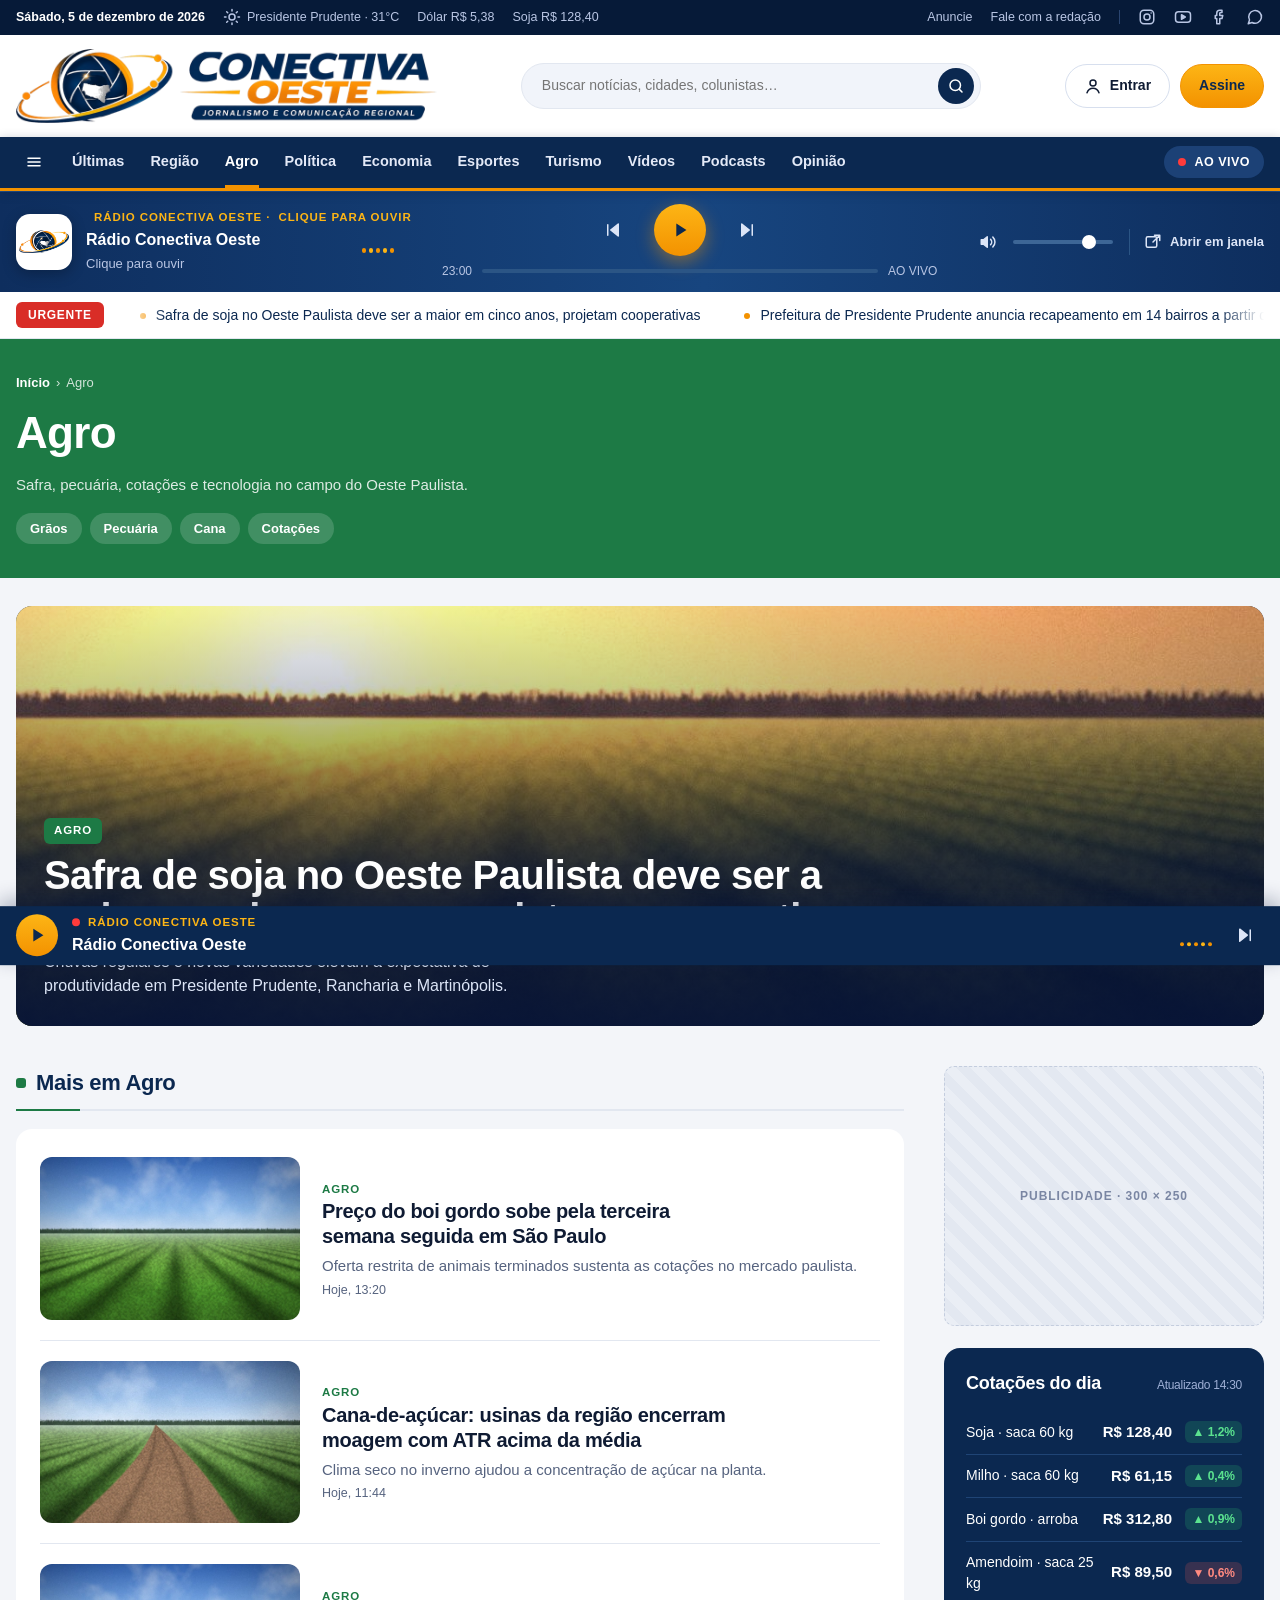
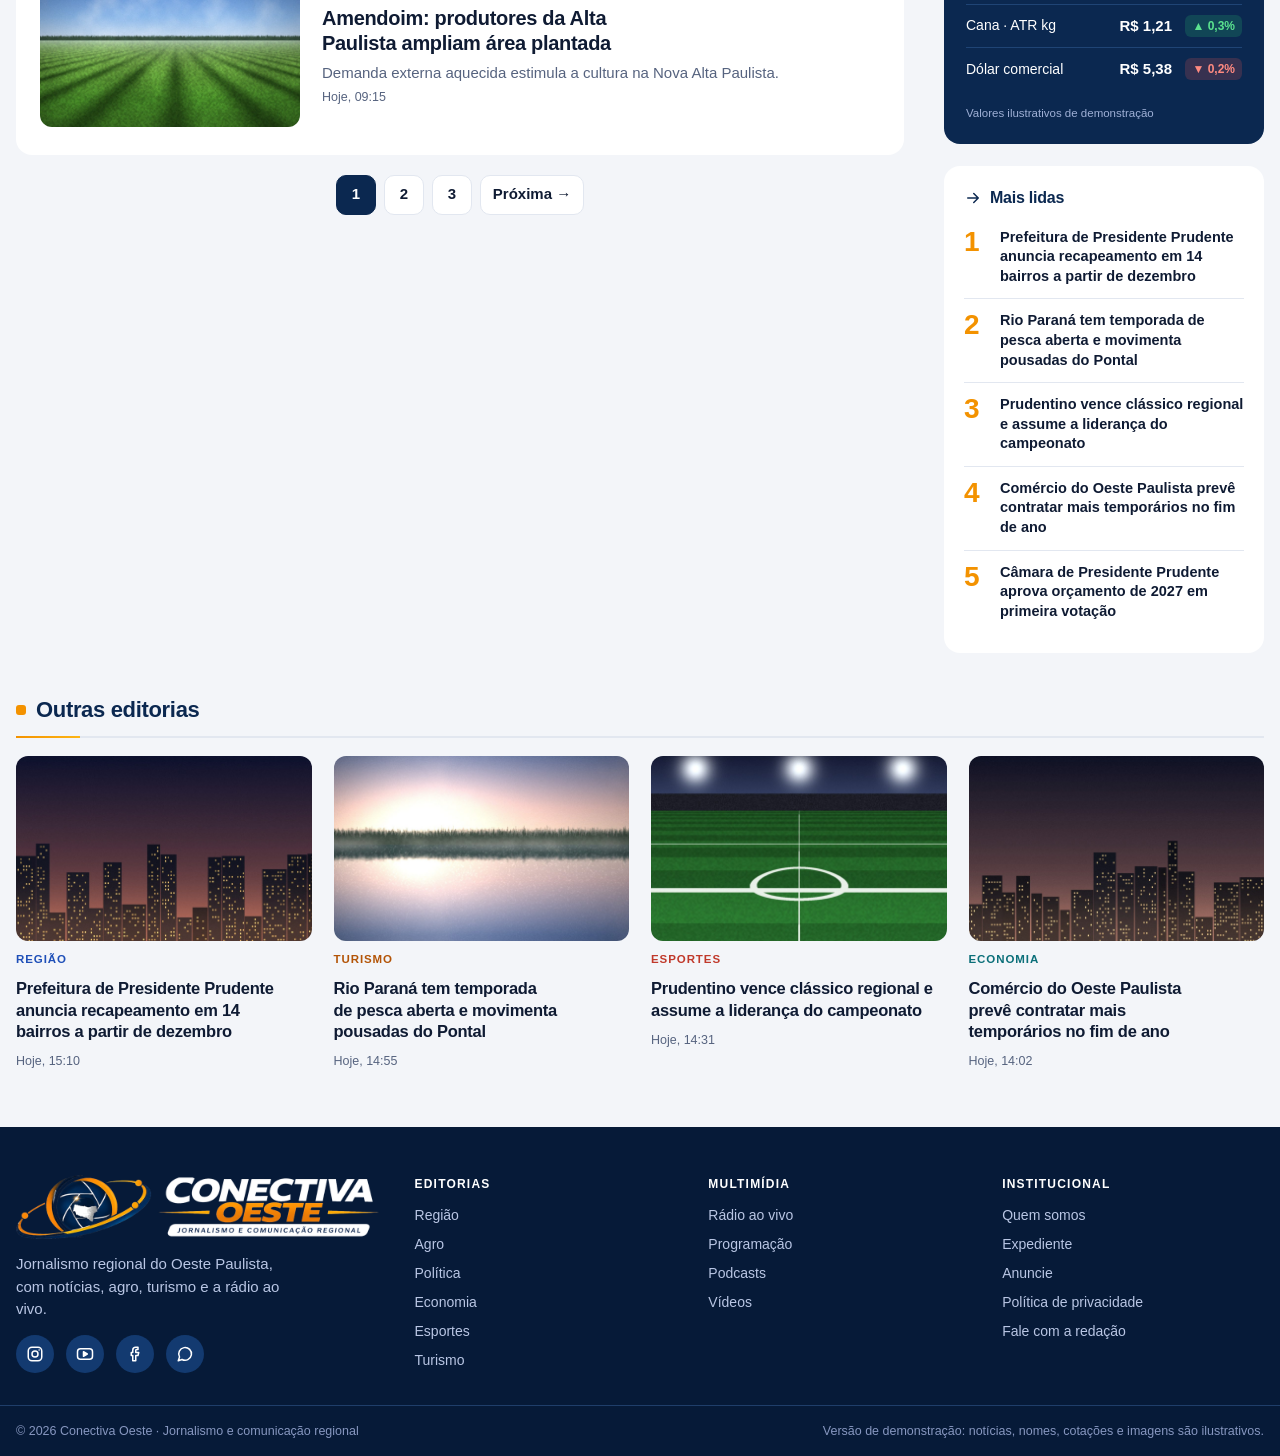
==== commit f43f89d0: "Add files via upload" ====
--- a/agro.html
+++ b/agro.html
@@ -3,7 +3,7 @@
 <head>
 <meta charset="utf-8">
 <meta name="viewport" content="width=device-width, initial-scale=1, viewport-fit=cover">
-<title>Agro — Oeste em Pauta</title>
+<title>Agro — Conectiva Oeste</title>
 <meta name="description" content="Safra, pecuária, cotações e tecnologia no campo do Oeste Paulista.">
 <meta name="claude:viewport-fit-sides" content="cover">
 <link rel="preconnect" href="https://fonts.googleapis.com">
@@ -18,7 +18,7 @@
       <a class="soc" href="#" aria-label="Instagram"><svg class="ico" width="16" height="16" viewBox="0 0 24 24" fill="none" stroke="currentColor" stroke-width="2" stroke-linecap="round" stroke-linejoin="round" aria-hidden="true"><rect x="3" y="3" width="18" height="18" rx="5"/><circle cx="12" cy="12" r="4"/><path d="M17.5 6.5h.01"/></svg></a><a class="soc" href="#" aria-label="YouTube"><svg class="ico" width="16" height="16" viewBox="0 0 24 24" fill="none" stroke="currentColor" stroke-width="2" stroke-linecap="round" stroke-linejoin="round" aria-hidden="true"><rect x="2" y="5" width="20" height="14" rx="4"/><path d="M10 9l5 3-5 3V9z" fill="currentColor"/></svg></a><a class="soc" href="#" aria-label="Facebook"><svg class="ico" width="16" height="16" viewBox="0 0 24 24" fill="none" stroke="currentColor" stroke-width="2" stroke-linecap="round" stroke-linejoin="round" aria-hidden="true"><path d="M15 3h-2a4 4 0 0 0-4 4v3H7v4h2v7h4v-7h3l1-4h-4V7a1 1 0 0 1 1-1h2V3z"/></svg></a><a class="soc" href="#" aria-label="WhatsApp"><svg class="ico" width="16" height="16" viewBox="0 0 24 24" fill="none" stroke="currentColor" stroke-width="2" stroke-linecap="round" stroke-linejoin="round" aria-hidden="true"><path d="M3 21l1.7-5A8.5 8.5 0 1 1 8 19.3L3 21z"/></svg></a></div>
   </div></div>
   <div class="brand"><div class="wrap">
-    <a class="logo" href="./" aria-label="Oeste em Pauta — página inicial"><img src="logo.svg" alt="Oeste em Pauta — Informação que conecta" width="285" height="70"></a>
+    <a class="logo" href="./" aria-label="Conectiva Oeste — página inicial"><img src="logo-conectiva.png" alt="Conectiva Oeste — Jornalismo e comunicação regional" width="398" height="70"></a>
     <form class="search" role="search"><label class="sr" for="q">Buscar no site</label><input id="q" type="search" placeholder="Buscar notícias, cidades, colunistas…"><button type="submit" aria-label="Buscar"><svg class="ico" width="16" height="16" viewBox="0 0 24 24" fill="none" stroke="currentColor" stroke-width="2" stroke-linecap="round" stroke-linejoin="round" aria-hidden="true"><circle cx="11" cy="11" r="7"/><path d="M20 20l-3.5-3.5"/></svg></button></form>
     <div class="acct"><a class="btn" href="#"><svg class="ico" width="17" height="17" viewBox="0 0 24 24" fill="none" stroke="currentColor" stroke-width="2" stroke-linecap="round" stroke-linejoin="round" aria-hidden="true"><circle cx="12" cy="8" r="4"/><path d="M4 21c1.5-4 4.5-6 8-6s6.5 2 8 6"/></svg><span>Entrar</span></a><a class="btn btn-or" href="#">Assine</a></div>
   </div></div>
@@ -28,20 +28,20 @@
   <div class="nav-scroll"><a href="index.html#ultimas">Últimas</a><a href="regiao.html">Região</a><a href="agro.html" aria-current="page">Agro</a><a href="politica.html">Política</a><a href="economia.html">Economia</a><a href="esportes.html">Esportes</a><a href="turismo.html">Turismo</a><a href="index.html#videos">Vídeos</a><a href="ao-vivo.html#podcasts">Podcasts</a><a href="index.html#opiniao">Opinião</a></div>
   <a class="livebtn" href="ao-vivo.html"><span class="dot-live"></span>AO VIVO</a>
 </div></nav>
-<section class="player" aria-label="Rádio Oeste em Pauta"><div class="wrap">
+<section class="player" aria-label="Rádio Conectiva Oeste"><div class="wrap">
   <div class="pl-now">
-    <div class="pl-art"><img src="simbolo.svg" alt=""></div>
-    <div class="pl-meta"><div class="pl-kicker"><span class="dot-live"></span>Rádio Oeste em Pauta · <span data-pl="status">Clique para ouvir</span></div><div class="pl-title" data-pl="title">Estrada de Terra</div><div class="pl-artist" data-pl="artist">Trio Interior</div></div>
+    <div class="pl-art"><img src="emblema.png" alt=""></div>
+    <div class="pl-meta"><div class="pl-kicker"><span class="dot-live"></span>Rádio Conectiva Oeste · <span data-pl="status">Clique para ouvir</span></div><div class="pl-title" data-pl="title">Estrada de Terra</div><div class="pl-artist" data-pl="artist">Trio Interior</div></div>
     <div class="eq" aria-hidden="true"><span></span><span></span><span></span><span></span><span></span></div>
   </div>
   <div class="pl-ctl">
     <div class="pl-btns"><button class="ib" type="button" data-pl="prev" aria-label="Faixa anterior"><svg class="ico" width="20" height="20" viewBox="0 0 24 24" fill="none" stroke="currentColor" stroke-width="2" stroke-linecap="round" stroke-linejoin="round" aria-hidden="true"><path d="M19 20L9 12l10-8v16z" fill="currentColor"/><path d="M5 19V5"/></svg></button><button class="pp" type="button" data-pl="toggle" aria-label="Ouvir rádio"><svg class="i-play" width="22" height="22" viewBox="0 0 24 24" aria-hidden="true"><path d="M8 5l11 7-11 7V5z" fill="currentColor"/></svg><svg class="i-pause" width="22" height="22" viewBox="0 0 24 24" aria-hidden="true"><rect x="6" y="5" width="4" height="14" rx="1" fill="currentColor"/><rect x="14" y="5" width="4" height="14" rx="1" fill="currentColor"/></svg></button><button class="ib" type="button" data-pl="next" aria-label="Próxima faixa"><svg class="ico" width="20" height="20" viewBox="0 0 24 24" fill="none" stroke="currentColor" stroke-width="2" stroke-linecap="round" stroke-linejoin="round" aria-hidden="true"><path d="M5 4l10 8-10 8V4z" fill="currentColor"/><path d="M19 5v14"/></svg></button></div>
     <div class="pl-bar"><span data-pl="elapsed">0:00</span><div class="pl-track"><div class="pl-fill" data-pl="fill"></div></div><span data-pl="dur">3:34</span></div>
   </div>
-  <div class="pl-side"><span style="display:inline-flex;color:#DCE5F7"><svg class="ico" width="20" height="20" viewBox="0 0 24 24" fill="none" stroke="currentColor" stroke-width="2" stroke-linecap="round" stroke-linejoin="round" aria-hidden="true"><path d="M11 5L6 9H3v6h3l5 4V5z" fill="currentColor"/><path d="M15.5 8.5a5 5 0 0 1 0 7M18.5 5.5a9 9 0 0 1 0 13"/></svg></span><label class="sr" for="vol">Volume</label><input id="vol" class="vol" type="range" min="0" max="100" value="70" data-pl="vol"><span class="sep"></span><a href="ao-vivo.html#programacao"><svg class="ico" width="18" height="18" viewBox="0 0 24 24" fill="none" stroke="currentColor" stroke-width="2" stroke-linecap="round" stroke-linejoin="round" aria-hidden="true"><path d="M9 6h11M9 12h11M9 18h11M4.5 6h.01M4.5 12h.01M4.5 18h.01"/></svg>Programação</a></div>
+  <div class="pl-side"><span style="display:inline-flex;color:#DCE5F7"><svg class="ico" width="20" height="20" viewBox="0 0 24 24" fill="none" stroke="currentColor" stroke-width="2" stroke-linecap="round" stroke-linejoin="round" aria-hidden="true"><path d="M11 5L6 9H3v6h3l5 4V5z" fill="currentColor"/><path d="M15.5 8.5a5 5 0 0 1 0 7M18.5 5.5a9 9 0 0 1 0 13"/></svg></span><label class="sr" for="vol">Volume</label><input id="vol" class="vol" type="range" min="0" max="100" value="70" data-pl="vol"><span class="sep"></span><a href="player.html" data-pl="popup" title="Continue ouvindo enquanto navega"><svg class="ico" width="18" height="18" viewBox="0 0 24 24" fill="none" stroke="currentColor" stroke-width="2" stroke-linecap="round" stroke-linejoin="round" aria-hidden="true"><rect x="3" y="5" width="14" height="14" rx="2"/><path d="M14 3h7v7M21 3l-9 9"/></svg>Abrir em janela</a></div>
 </div></section>
 <div class="ticker"><div class="wrap"><span class="tag-urg">URGENTE</span><div class="tkw"><div class="tk"><a href="noticia.html">Safra de soja no Oeste Paulista deve ser a maior em cinco anos, projetam cooperativas</a><a href="noticia.html">Prefeitura de Presidente Prudente anuncia recapeamento em 14 bairros a partir de dezembro</a><a href="noticia.html">Rio Paraná tem temporada de pesca aberta e movimenta pousadas do Pontal</a><a href="noticia.html">Prudentino vence clássico regional e assume a liderança do campeonato</a><a href="noticia.html">Comércio do Oeste Paulista prevê contratar mais temporários no fim de ano</a><a href="noticia.html">Câmara de Presidente Prudente aprova orçamento de 2027 em primeira votação</a><a href="noticia.html">Preço do boi gordo sobe pela terceira semana seguida em São Paulo</a><a href="noticia.html">Safra de soja no Oeste Paulista deve ser a maior em cinco anos, projetam cooperativas</a><a href="noticia.html">Prefeitura de Presidente Prudente anuncia recapeamento em 14 bairros a partir de dezembro</a><a href="noticia.html">Rio Paraná tem temporada de pesca aberta e movimenta pousadas do Pontal</a><a href="noticia.html">Prudentino vence clássico regional e assume a liderança do campeonato</a><a href="noticia.html">Comércio do Oeste Paulista prevê contratar mais temporários no fim de ano</a><a href="noticia.html">Câmara de Presidente Prudente aprova orçamento de 2027 em primeira votação</a><a href="noticia.html">Preço do boi gordo sobe pela terceira semana seguida em São Paulo</a></div></div></div></div>
-<div class="drawer" id="drawer" hidden><div class="drawer-bg" data-menu-close></div><div class="drawer-panel" role="dialog" aria-label="Menu"><button class="drawer-close" type="button" aria-label="Fechar menu" data-menu-close><svg class="ico" width="18" height="18" viewBox="0 0 24 24" fill="none" stroke="currentColor" stroke-width="2" stroke-linecap="round" stroke-linejoin="round" aria-hidden="true"><path d="M6 6l12 12M18 6L6 18"/></svg></button><img src="logo-negativo.svg" alt="Oeste em Pauta" style="width:220px;margin:4px 0 14px"><a href="index.html#ultimas">Últimas</a><a href="regiao.html">Região</a><a href="agro.html">Agro</a><a href="politica.html">Política</a><a href="economia.html">Economia</a><a href="esportes.html">Esportes</a><a href="turismo.html">Turismo</a><a href="index.html#videos">Vídeos</a><a href="ao-vivo.html#podcasts">Podcasts</a><a href="index.html#opiniao">Opinião</a><a href="ao-vivo.html">Rádio ao vivo</a><a href="#">Anuncie</a><a href="#">Fale com a redação</a></div></div>
+<div class="drawer" id="drawer" hidden><div class="drawer-bg" data-menu-close></div><div class="drawer-panel" role="dialog" aria-label="Menu"><button class="drawer-close" type="button" aria-label="Fechar menu" data-menu-close><svg class="ico" width="18" height="18" viewBox="0 0 24 24" fill="none" stroke="currentColor" stroke-width="2" stroke-linecap="round" stroke-linejoin="round" aria-hidden="true"><path d="M6 6l12 12M18 6L6 18"/></svg></button><img src="logo-conectiva-negativo.png" alt="Conectiva Oeste" style="width:220px;margin:4px 0 14px"><a href="index.html#ultimas">Últimas</a><a href="regiao.html">Região</a><a href="agro.html">Agro</a><a href="politica.html">Política</a><a href="economia.html">Economia</a><a href="esportes.html">Esportes</a><a href="turismo.html">Turismo</a><a href="index.html#videos">Vídeos</a><a href="ao-vivo.html#podcasts">Podcasts</a><a href="index.html#opiniao">Opinião</a><a href="ao-vivo.html">Rádio ao vivo</a><a href="#">Anuncie</a><a href="#">Fale com a redação</a></div></div>
 <div class="ed-head k-agro"><div class="wrap"><nav class="crumbs" aria-label="Você está em" style="color:rgba(255,255,255,.8)"><a href="./" style="color:#fff">Início</a><span>›</span><span>Agro</span></nav><h1>Agro</h1><p>Safra, pecuária, cotações e tecnologia no campo do Oeste Paulista.</p><div class="ed-sub"><a href="#">Grãos</a><a href="#">Pecuária</a><a href="#">Cana</a><a href="#">Cotações</a></div></div></div>
 <main><div class="wrap" style="display:flex;flex-direction:column;gap:40px">
 <a class="lead" href="noticia.html" style="min-height:420px"><img src="safra.jpg" alt=""><div class="lead-body"><span class="kick" style="background:var(--c-agro)">Agro</span><h1>Safra de soja no Oeste Paulista deve ser a maior em cinco anos, projetam cooperativas</h1><p>Chuvas regulares e novas variedades elevam a expectativa de produtividade em Presidente Prudente, Rancharia e Martinópolis.</p></div></a>
@@ -61,18 +61,18 @@
 </div></main>
 <div class="mini" aria-label="Rádio (mini player)"><div class="wrap">
   <button class="pp" type="button" data-pl="toggle" aria-label="Ouvir rádio"><svg class="i-play" width="22" height="22" viewBox="0 0 24 24" aria-hidden="true"><path d="M8 5l11 7-11 7V5z" fill="currentColor"/></svg><svg class="i-pause" width="22" height="22" viewBox="0 0 24 24" aria-hidden="true"><rect x="6" y="5" width="4" height="14" rx="1" fill="currentColor"/><rect x="14" y="5" width="4" height="14" rx="1" fill="currentColor"/></svg></button>
-  <div class="pl-meta"><div class="pl-kicker"><span class="dot-live"></span>Rádio Oeste em Pauta</div><div class="pl-title" data-pl="title">Estrada de Terra</div></div>
+  <div class="pl-meta"><div class="pl-kicker"><span class="dot-live"></span>Rádio Conectiva Oeste</div><div class="pl-title" data-pl="title">Estrada de Terra</div></div>
   <div class="eq" aria-hidden="true"><span></span><span></span><span></span><span></span><span></span></div>
   <button class="ib" type="button" data-pl="next" aria-label="Próxima faixa"><svg class="ico" width="20" height="20" viewBox="0 0 24 24" fill="none" stroke="currentColor" stroke-width="2" stroke-linecap="round" stroke-linejoin="round" aria-hidden="true"><path d="M5 4l10 8-10 8V4z" fill="currentColor"/><path d="M19 5v14"/></svg></button>
 </div></div>
 <footer><div class="wrap top">
-  <div><img src="logo-negativo.svg" alt="Oeste em Pauta — Informação que conecta" width="293" height="72"><p style="max-width:34ch;margin:14px 0 0">Jornalismo regional do Oeste Paulista, com notícias, agro, turismo e a rádio ao vivo.</p>
+  <div><img src="logo-conectiva-negativo.png" alt="Conectiva Oeste — Jornalismo e comunicação regional" width="410" height="72"><p style="max-width:34ch;margin:14px 0 0">Jornalismo regional do Oeste Paulista, com notícias, agro, turismo e a rádio ao vivo.</p>
     <div class="socs"><a href="#" aria-label="Instagram"><svg class="ico" width="17" height="17" viewBox="0 0 24 24" fill="none" stroke="currentColor" stroke-width="2" stroke-linecap="round" stroke-linejoin="round" aria-hidden="true"><rect x="3" y="3" width="18" height="18" rx="5"/><circle cx="12" cy="12" r="4"/><path d="M17.5 6.5h.01"/></svg></a><a href="#" aria-label="YouTube"><svg class="ico" width="17" height="17" viewBox="0 0 24 24" fill="none" stroke="currentColor" stroke-width="2" stroke-linecap="round" stroke-linejoin="round" aria-hidden="true"><rect x="2" y="5" width="20" height="14" rx="4"/><path d="M10 9l5 3-5 3V9z" fill="currentColor"/></svg></a><a href="#" aria-label="Facebook"><svg class="ico" width="17" height="17" viewBox="0 0 24 24" fill="none" stroke="currentColor" stroke-width="2" stroke-linecap="round" stroke-linejoin="round" aria-hidden="true"><path d="M15 3h-2a4 4 0 0 0-4 4v3H7v4h2v7h4v-7h3l1-4h-4V7a1 1 0 0 1 1-1h2V3z"/></svg></a><a href="#" aria-label="WhatsApp"><svg class="ico" width="17" height="17" viewBox="0 0 24 24" fill="none" stroke="currentColor" stroke-width="2" stroke-linecap="round" stroke-linejoin="round" aria-hidden="true"><path d="M3 21l1.7-5A8.5 8.5 0 1 1 8 19.3L3 21z"/></svg></a></div></div>
   <div><h4>Editorias</h4><ul><li><a href="regiao.html">Região</a></li><li><a href="agro.html">Agro</a></li><li><a href="politica.html">Política</a></li><li><a href="economia.html">Economia</a></li><li><a href="esportes.html">Esportes</a></li><li><a href="turismo.html">Turismo</a></li></ul></div>
   <div><h4>Multimídia</h4><ul><li><a href="ao-vivo.html">Rádio ao vivo</a></li><li><a href="ao-vivo.html#programacao">Programação</a></li><li><a href="ao-vivo.html#podcasts">Podcasts</a></li><li><a href="./#videos">Vídeos</a></li></ul></div>
   <div><h4>Institucional</h4><ul><li><a href="#">Quem somos</a></li><li><a href="#">Expediente</a></li><li><a href="#">Anuncie</a></li><li><a href="#">Política de privacidade</a></li><li><a href="#">Fale com a redação</a></li></ul></div>
 </div>
-<div class="bottom"><div class="wrap"><span>© 2026 Oeste em Pauta · Informação que conecta</span><span>Versão de demonstração: notícias, nomes, cotações e imagens são ilustrativos.</span></div></div></footer>
-<script src="app.js"></script>
+<div class="bottom"><div class="wrap"><span>© 2026 Conectiva Oeste · Jornalismo e comunicação regional</span><span>Versão de demonstração: notícias, nomes, cotações e imagens são ilustrativos.</span></div></div></footer>
+<script src="app.js" data-media=""></script>
 </body>
 </html>
--- a/style.css
+++ b/style.css
@@ -1,11 +1,11 @@
-/* Oeste em Pauta — portal de notícias regional
+/* Conectiva Oeste — portal de notícias regional
    Layout: cabeçalho de 3 faixas + player da rádio; grade editorial de 12 colunas que vira 1 coluna no celular. */
 :root {
-  --navy: #0B1F4D;
-  --navy-deep: #061338;
-  --navy-mid: #13306F;
+  --navy: #0B2850;
+  --navy-deep: #061A38;
+  --navy-mid: #133A70;
   --blue: #1E4FB8;
-  --orange: #F7931E;
+  --orange: #F39200;
   --orange-ink: #A95A07;
   --red: #D92D27;
   --ink: #0F1B33;
@@ -47,7 +47,7 @@
 .util-l, .util-r { display: flex; flex-wrap: wrap; align-items: center; gap: 6px 18px; }
 .util strong { color: #fff; font-weight: 600; }
 .util a:hover { color: #fff; }
-.util .sep { width: 1px; height: 14px; background: #2B3E70; }
+.util .sep { width: 1px; height: 14px; background: #2A4570; }
 .util .soc { display: inline-flex; color: #B9C6E4; }
 .util .soc:hover { color: var(--orange); }
 
@@ -61,7 +61,7 @@
 .btn { height: 44px; padding: 0 18px; border-radius: 999px; display: inline-flex; align-items: center; gap: 8px; font-size: 14px; font-weight: 600; border: 1px solid #D7DFEE; background: #fff; color: var(--ink); cursor: pointer; }
 .btn:hover { border-color: var(--navy); color: var(--navy); }
 .btn-or { background: var(--orange); border-color: var(--orange); color: var(--navy); font-family: var(--f-display); font-weight: 800; }
-.btn-or:hover { background: #FFA43A; color: var(--navy); }
+.btn-or:hover { background: #FDB515; color: var(--navy); }
 
 .nav { background: var(--navy); position: sticky; top: env(safe-area-inset-top, 0px); z-index: 40; box-shadow: 0 2px 10px rgba(6,19,56,.25); }
 .nav .wrap { display: flex; align-items: center; gap: 20px; }
@@ -70,8 +70,8 @@
 .nav-scroll a { padding: 14px 0 12px; color: #E3E9F7; font-weight: 600; font-size: 14.5px; white-space: nowrap; border-bottom: 3px solid transparent; }
 .nav-scroll a:hover, .nav-scroll a[aria-current="page"] { color: #fff; border-bottom-color: var(--orange); }
 .burger { width: 36px; height: 44px; border: 0; background: transparent; color: #fff; display: inline-flex; align-items: center; justify-content: center; cursor: pointer; }
-.livebtn { flex: 0 0 auto; display: inline-flex; align-items: center; gap: 8px; height: 32px; padding: 0 14px; border-radius: 999px; background: #1A3478; color: #fff; font-size: 12.5px; font-weight: 700; letter-spacing: .04em; }
-.livebtn:hover { background: #24449A; color: #fff; }
+.livebtn { flex: 0 0 auto; display: inline-flex; align-items: center; gap: 8px; height: 32px; padding: 0 14px; border-radius: 999px; background: #1C4176; color: #fff; font-size: 12.5px; font-weight: 700; letter-spacing: .04em; }
+.livebtn:hover { background: #245090; color: #fff; }
 .dot-live { width: 8px; height: 8px; border-radius: 50%; background: #FF3B3B; animation: pulse 1.6s infinite; }
 @keyframes pulse { 0% { box-shadow: 0 0 0 0 rgba(255,59,59,.6) } 70% { box-shadow: 0 0 0 8px rgba(255,59,59,0) } 100% { box-shadow: 0 0 0 0 rgba(255,59,59,0) } }
 
@@ -79,25 +79,25 @@
 .drawer { position: fixed; inset: 0; z-index: 80; display: flex; }
 .drawer-bg { position: absolute; inset: 0; background: rgba(6,19,56,.55); }
 .drawer-panel { position: relative; width: min(340px, 88vw); height: 100%; overflow-y: auto; background: var(--navy); color: #fff; padding: calc(20px + env(safe-area-inset-top, 0px)) 24px 24px max(24px, env(safe-area-inset-left, 0px)); display: flex; flex-direction: column; gap: 6px; }
-.drawer-panel a { padding: 10px 0; border-bottom: 1px solid #1E3A7A; font-weight: 600; color: #E3E9F7; }
+.drawer-panel a { padding: 10px 0; border-bottom: 1px solid #1F4475; font-weight: 600; color: #E3E9F7; }
 .drawer-panel a:hover { color: var(--orange); }
-.drawer-close { align-self: flex-end; width: 40px; height: 40px; border: 0; border-radius: 50%; background: #1A3478; color: #fff; cursor: pointer; }
+.drawer-close { align-self: flex-end; width: 40px; height: 40px; border: 0; border-radius: 50%; background: #1C4176; color: #fff; cursor: pointer; }
 
 /* Player */
-.player { background: linear-gradient(90deg, #0D2560 0%, #163C8C 55%, #0D2560 100%); color: #fff; border-top: 1px solid #22408A; }
+.player { background: linear-gradient(90deg, #0E2E5E 0%, #17457F 55%, #0E2E5E 100%); color: #fff; border-top: 1px solid #22508A; }
 .player .wrap { display: flex; flex-wrap: wrap; align-items: center; gap: 12px 28px; padding-block: 12px; }
 .pl-now { flex: 1 1 300px; min-width: 0; display: flex; align-items: center; gap: 14px; }
 .pl-art { flex: 0 0 56px; width: 56px; height: 56px; border-radius: 14px; background: #fff; display: flex; align-items: center; justify-content: center; box-shadow: 0 4px 14px rgba(0,0,0,.25); }
 .pl-art img { width: 42px; }
 .pl-meta { min-width: 0; display: flex; flex-direction: column; gap: 2px; }
-.pl-kicker { display: flex; align-items: center; gap: 8px; font-size: 11.5px; font-weight: 700; letter-spacing: .08em; text-transform: uppercase; color: #FDB040; white-space: nowrap; }
+.pl-kicker { display: flex; align-items: center; gap: 8px; font-size: 11.5px; font-weight: 700; letter-spacing: .08em; text-transform: uppercase; color: #FDB515; white-space: nowrap; }
 .pl-title { font-family: var(--f-display); font-size: 16px; font-weight: 700; white-space: nowrap; overflow: hidden; text-overflow: ellipsis; }
 .pl-artist { font-size: 13px; color: #B9C6E4; white-space: nowrap; overflow: hidden; text-overflow: ellipsis; }
 .eq { display: flex; align-items: flex-end; gap: 3px; height: 22px; margin-left: 4px; }
 .eq span { width: 4px; border-radius: 2px; background: var(--orange); height: 20%; animation: eq .9s ease-in-out infinite alternate; animation-play-state: paused; }
-.eq span:nth-child(2) { animation-delay: -.3s; background: #FDB040 }
+.eq span:nth-child(2) { animation-delay: -.3s; background: #FDB515 }
 .eq span:nth-child(3) { animation-delay: -.6s }
-.eq span:nth-child(4) { animation-delay: -.15s; background: #FDB040 }
+.eq span:nth-child(4) { animation-delay: -.15s; background: #FDB515 }
 .eq span:nth-child(5) { animation-delay: -.45s }
 .playing .eq span { animation-play-state: running; }
 @keyframes eq { 0% { height: 15% } 50% { height: 95% } 100% { height: 40% } }
@@ -105,20 +105,20 @@
 .pl-btns { display: flex; align-items: center; justify-content: center; gap: 22px; }
 .ib { width: 38px; height: 38px; border: 0; border-radius: 50%; background: transparent; color: #DCE5F7; display: inline-flex; align-items: center; justify-content: center; cursor: pointer; }
 .ib:hover { color: var(--orange); background: rgba(255,255,255,.06); }
-.pp { width: 52px; height: 52px; border-radius: 50%; border: 0; cursor: pointer; background: var(--orange); color: var(--navy); display: inline-flex; align-items: center; justify-content: center; box-shadow: 0 6px 18px rgba(247,147,30,.45); transition: transform .15s; }
+.pp { width: 52px; height: 52px; border-radius: 50%; border: 0; cursor: pointer; background: var(--orange); color: var(--navy); display: inline-flex; align-items: center; justify-content: center; box-shadow: 0 6px 18px rgba(243,146,0,.45); transition: transform .15s; }
 .pp:hover { transform: scale(1.06); }
 .pp .i-pause, .playing .pp .i-play { display: none; }
 .playing .pp .i-pause { display: block; }
 .pl-bar { display: flex; align-items: center; gap: 10px; font-size: 12px; color: #B9C6E4; font-variant-numeric: tabular-nums; }
 .pl-bar span { width: 50px; }
 .pl-bar span:first-child { text-align: right; }
-.pl-track { flex: 1; height: 4px; border-radius: 2px; background: #2B4A93; overflow: hidden; }
+.pl-track { flex: 1; height: 4px; border-radius: 2px; background: #2B5585; overflow: hidden; }
 .pl-fill { height: 100%; width: 0; background: var(--orange); border-radius: 2px; transition: width .4s linear; }
 .pl-side { flex: 1 1 220px; display: flex; align-items: center; justify-content: flex-end; gap: 14px; }
-input.vol { -webkit-appearance: none; appearance: none; width: 100px; height: 4px; border-radius: 2px; background: #3B5596; outline: none; }
+input.vol { -webkit-appearance: none; appearance: none; width: 100px; height: 4px; border-radius: 2px; background: #3D6696; outline: none; }
 input.vol::-webkit-slider-thumb { -webkit-appearance: none; width: 14px; height: 14px; border-radius: 50%; background: #fff; cursor: pointer; }
 input.vol::-moz-range-thumb { width: 14px; height: 14px; border: 0; border-radius: 50%; background: #fff; cursor: pointer; }
-.pl-side .sep { width: 1px; height: 26px; background: #2B4A93; }
+.pl-side .sep { width: 1px; height: 26px; background: #2B5585; }
 .pl-side a { display: inline-flex; align-items: center; gap: 8px; font-size: 13px; font-weight: 600; color: #DCE5F7; }
 .pl-side a:hover { color: var(--orange); }
 
@@ -193,7 +193,7 @@
 .quotes h2 { font-size: 18px; font-weight: 800; display: flex; justify-content: space-between; align-items: baseline; }
 .quotes h2 small { font-family: var(--f-ui); font-size: 12px; font-weight: 500; color: #9FB0D6; }
 .qt { width: 100%; border-collapse: collapse; font-variant-numeric: tabular-nums; }
-.qt td { padding: 10px 0; border-bottom: 1px solid #1E3A7A; font-size: 14px; }
+.qt td { padding: 10px 0; border-bottom: 1px solid #1F4475; font-size: 14px; }
 .qt tr:last-child td { border-bottom: 0; }
 .qt td:nth-child(2) { white-space: nowrap; text-align: right; font-weight: 700; font-size: 15px; }
 .qt td:nth-child(3) { text-align: right; width: 70px; }
@@ -226,7 +226,7 @@
 
 /* Vídeos */
 .videos { background: var(--navy-deep); color: #fff; padding-block: 40px; }
-.videos .sec-h { border-bottom-color: #1E3A7A; }
+.videos .sec-h { border-bottom-color: #1F4475; }
 .videos .sec-h h2 { color: #fff; }
 .videos .sec-h a { color: var(--orange); }
 .vgrid { display: grid; grid-template-columns: minmax(0, 1.6fr) minmax(0, 1fr); gap: 22px; }
@@ -237,15 +237,15 @@
 .vbig h3 { font-size: 22px; font-weight: 800; line-height: 1.2; }
 .vcard h3 { font-size: 15px; font-weight: 700; line-height: 1.3; }
 .play { position: absolute; inset: 0; display: flex; align-items: center; justify-content: center; }
-.play span { width: 54px; height: 54px; border-radius: 50%; background: rgba(247,147,30,.95); display: flex; align-items: center; justify-content: center; box-shadow: 0 6px 20px rgba(0,0,0,.35); }
+.play span { width: 54px; height: 54px; border-radius: 50%; background: rgba(243,146,0,.95); display: flex; align-items: center; justify-content: center; box-shadow: 0 6px 20px rgba(0,0,0,.35); }
 .vcard .play span { width: 34px; height: 34px; }
 .dur { position: absolute; right: 8px; bottom: 8px; background: rgba(6,19,56,.85); color: #fff; font-size: 11.5px; font-weight: 700; padding: 2px 7px; border-radius: 5px; font-variant-numeric: tabular-nums; }
 .vmeta { font-size: 12.5px; color: #9FB0D6; }
 
 /* Rádio + podcasts */
 .radio { display: grid; grid-template-columns: minmax(0, 1fr) minmax(0, 1.3fr); gap: 24px; }
-.onair { background: linear-gradient(135deg, #13306F, #0B1F4D); color: #fff; border-radius: 18px; padding: 26px; display: flex; flex-direction: column; gap: 16px; position: relative; overflow: hidden; }
-.onair::after { content: ""; position: absolute; right: -60px; top: -60px; width: 220px; height: 220px; border-radius: 50%; border: 30px solid rgba(247,147,30,.18); }
+.onair { background: linear-gradient(135deg, #133A70, #0B2850); color: #fff; border-radius: 18px; padding: 26px; display: flex; flex-direction: column; gap: 16px; position: relative; overflow: hidden; }
+.onair::after { content: ""; position: absolute; right: -60px; top: -60px; width: 220px; height: 220px; border-radius: 50%; border: 30px solid rgba(243,146,0,.18); }
 .onair h3 { font-size: 26px; font-weight: 800; line-height: 1.15; position: relative; }
 .onair p { margin: 0; color: #C9D5EE; position: relative; }
 .onair .btn-or { align-self: flex-start; position: relative; }
@@ -291,10 +291,10 @@
 footer h4 { font-family: var(--f-ui); font-size: 12px; letter-spacing: .1em; text-transform: uppercase; color: #fff; margin-bottom: 12px; }
 footer ul { list-style: none; margin: 0; padding: 0; display: flex; flex-direction: column; gap: 8px; font-size: 14px; }
 footer a:hover { color: var(--orange); }
-footer .bottom { border-top: 1px solid #1E3070; }
+footer .bottom { border-top: 1px solid #1F3E6A; }
 footer .bottom .wrap { display: flex; flex-wrap: wrap; justify-content: space-between; gap: 8px 20px; padding-block: 16px; font-size: 12.5px; color: #8797C0; }
 footer .socs { display: flex; gap: 12px; margin-top: 14px; }
-footer .socs a { width: 38px; height: 38px; border-radius: 50%; background: #13306F; display: inline-flex; align-items: center; justify-content: center; color: #fff; }
+footer .socs a { width: 38px; height: 38px; border-radius: 50%; background: #133A70; display: inline-flex; align-items: center; justify-content: center; color: #fff; }
 
 /* ---------- Matéria ---------- */
 .crumbs { font-size: 13px; color: var(--muted); display: flex; flex-wrap: wrap; gap: 6px; }
@@ -344,7 +344,7 @@
 .pager span { background: var(--navy); color: #fff; border-color: var(--navy); }
 
 /* ---------- Ao vivo ---------- */
-.live-hero { background: linear-gradient(135deg, #061338, #13306F 60%, #0B1F4D); color: #fff; }
+.live-hero { background: linear-gradient(135deg, #061A38, #133A70 60%, #0B2850); color: #fff; }
 .live-hero .wrap { padding-block: 40px; display: grid; grid-template-columns: 220px minmax(0, 1fr); gap: 32px; align-items: center; }
 .live-art { width: 220px; height: 220px; max-width: 100%; border-radius: 28px; background: #fff; display: flex; align-items: center; justify-content: center; box-shadow: 0 20px 50px rgba(0,0,0,.35); }
 .live-art img { width: 160px; }
@@ -397,3 +397,43 @@
   *, *::before, *::after { animation: none !important; transition: none !important; }
   .tk { white-space: normal; flex-wrap: wrap; }
 }
+
+/* ---------- Fila da rádio ---------- */
+.queue { list-style: none; margin: 0; padding: 6px 20px; background: var(--card); border-radius: 16px; }
+.queue li { display: grid; grid-template-columns: 90px minmax(0, 1fr); gap: 2px 14px; padding: 12px 0; border-top: 1px solid var(--line); }
+.queue li:first-child { border-top: 0; }
+.queue .qk { grid-row: span 2; font-size: 11.5px; font-weight: 800; letter-spacing: .06em; text-transform: uppercase; color: var(--muted); padding-top: 2px; }
+.queue .now .qk { color: var(--red); }
+.queue .qt { font-weight: 700; }
+.queue .qa { font-size: 13px; color: var(--muted); }
+.queue.dark { background: rgba(255,255,255,.06); text-align: left; width: 100%; }
+.queue.dark li { border-top-color: rgba(255,255,255,.1); }
+.queue.dark .qt { color: #fff; }
+.queue.dark .qa, .queue.dark .qk { color: #9FB0D6; }
+.queue.dark .now .qk { color: #FF8A80; }
+
+/* ---------- Player em janela ---------- */
+body:has(.popup) { background: linear-gradient(160deg, #061A38, #133A70 60%, #0B2850); min-height: 100vh; }
+.popup { max-width: 440px; margin: 0 auto; padding: calc(20px + env(safe-area-inset-top, 0px)) max(20px, env(safe-area-inset-right, 0px)) 28px max(20px, env(safe-area-inset-left, 0px)); display: flex; flex-direction: column; align-items: center; gap: 14px; color: #fff; text-align: center; }
+.pop-logo { width: 200px; }
+.pop-art { width: 180px; height: 180px; border-radius: 28px; background: #fff; display: flex; align-items: center; justify-content: center; box-shadow: 0 18px 40px rgba(0,0,0,.35); }
+.pop-art img { width: 130px; }
+.popup h1 { font-size: 22px; font-weight: 800; color: #fff; }
+.pop-artist { color: #B9C6E4; font-size: 14px; margin-top: -8px; }
+.popup .pl-bar { width: 100%; }
+.popup .pl-btns { gap: 26px; }
+.popup .pp { width: 64px; height: 64px; }
+.pop-vol { display: flex; align-items: center; gap: 12px; color: #DCE5F7; }
+.pop-site { color: #FDB515; font-weight: 600; font-size: 14px; }
+.pop-site:hover { color: #fff; }
+
+/* ---------- Cores da marca Conectiva Oeste ---------- */
+.btn-or, .pp, .news button.alt { background: linear-gradient(180deg, #FDB515 0%, #F39200 100%); border-color: #F39200; }
+.btn-or:hover { background: linear-gradient(180deg, #FFC53D 0%, #F7A21B 100%); }
+.news { background: linear-gradient(135deg, #FDB515 0%, #F39200 55%, #E8730C 100%); }
+.nav { border-bottom: 3px solid #F39200; }
+.sec-h::after { background: var(--sc, linear-gradient(90deg, #F39200, #FDB515)); }
+.brand .logo img { height: 74px; }
+@media (max-width: 820px) { .brand .logo img { height: 56px; } }
+.pl-art img { width: 50px; }
+footer img { height: 64px; }
